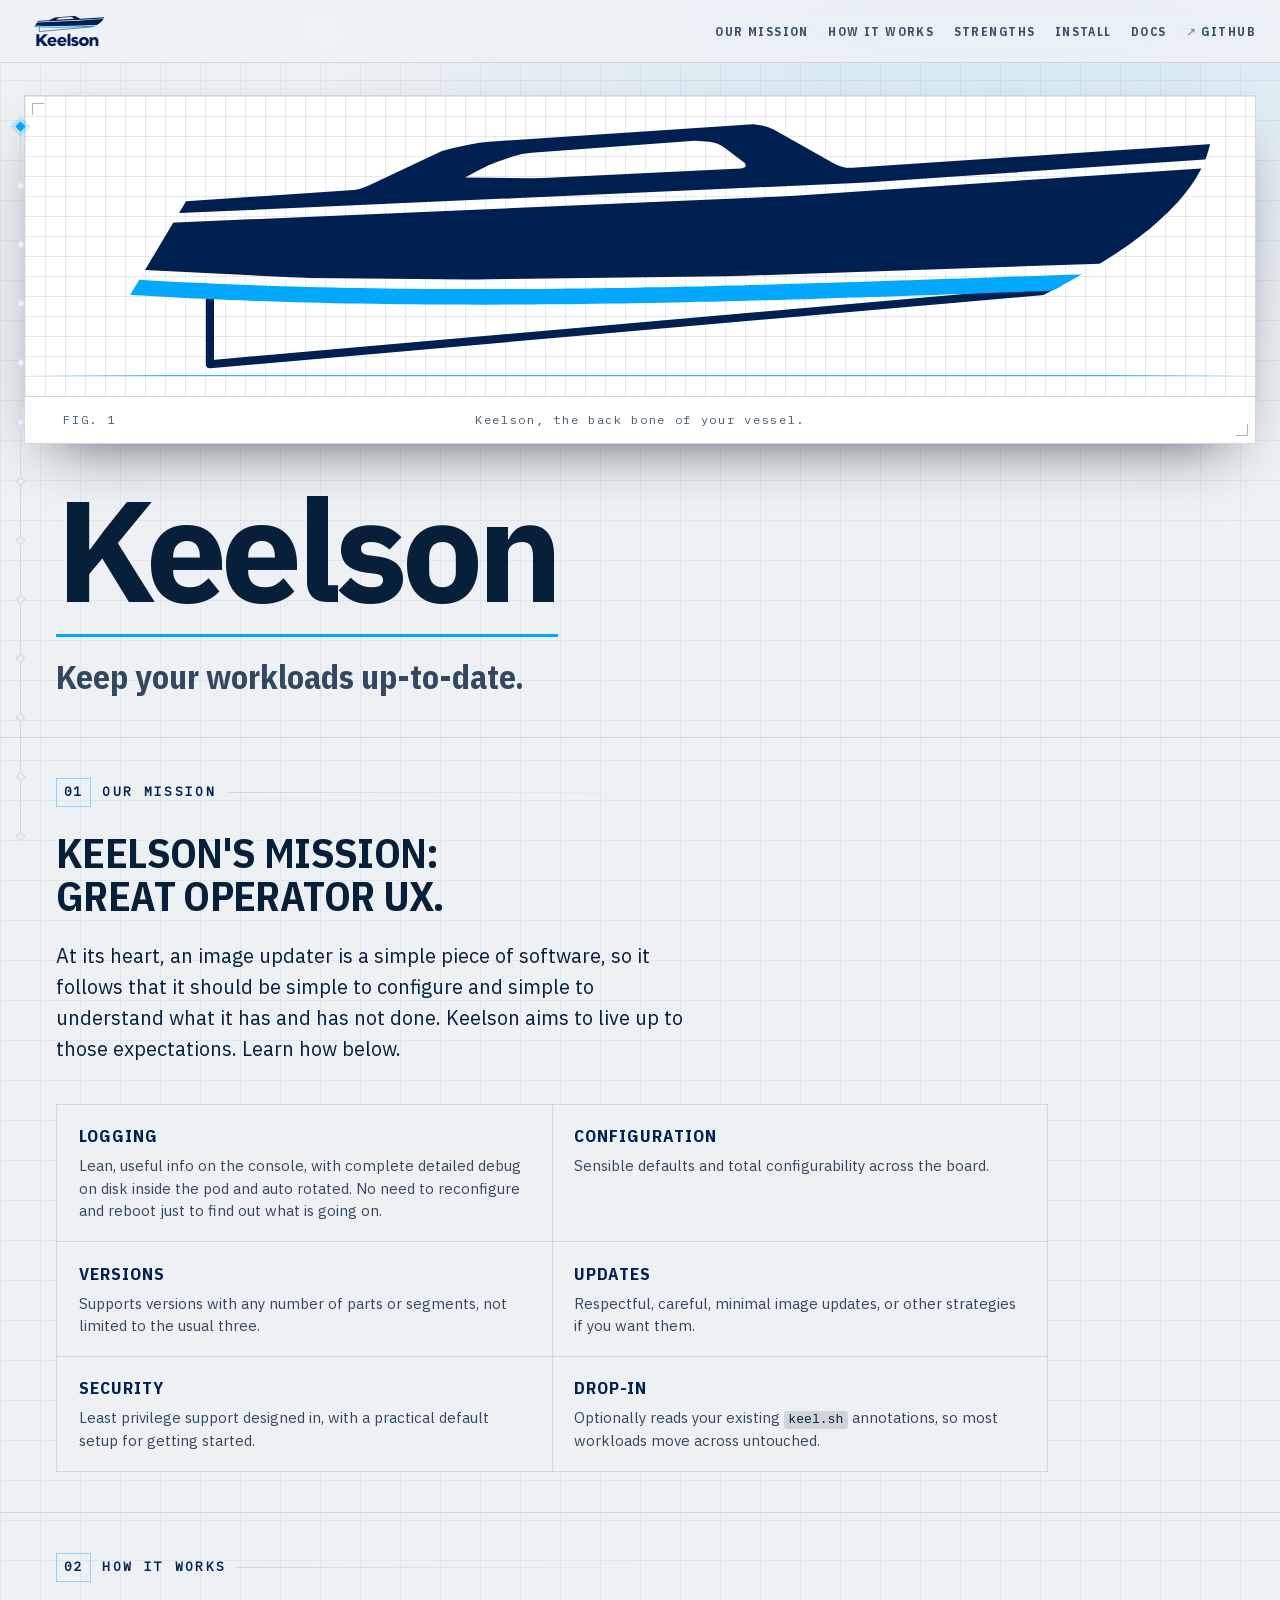
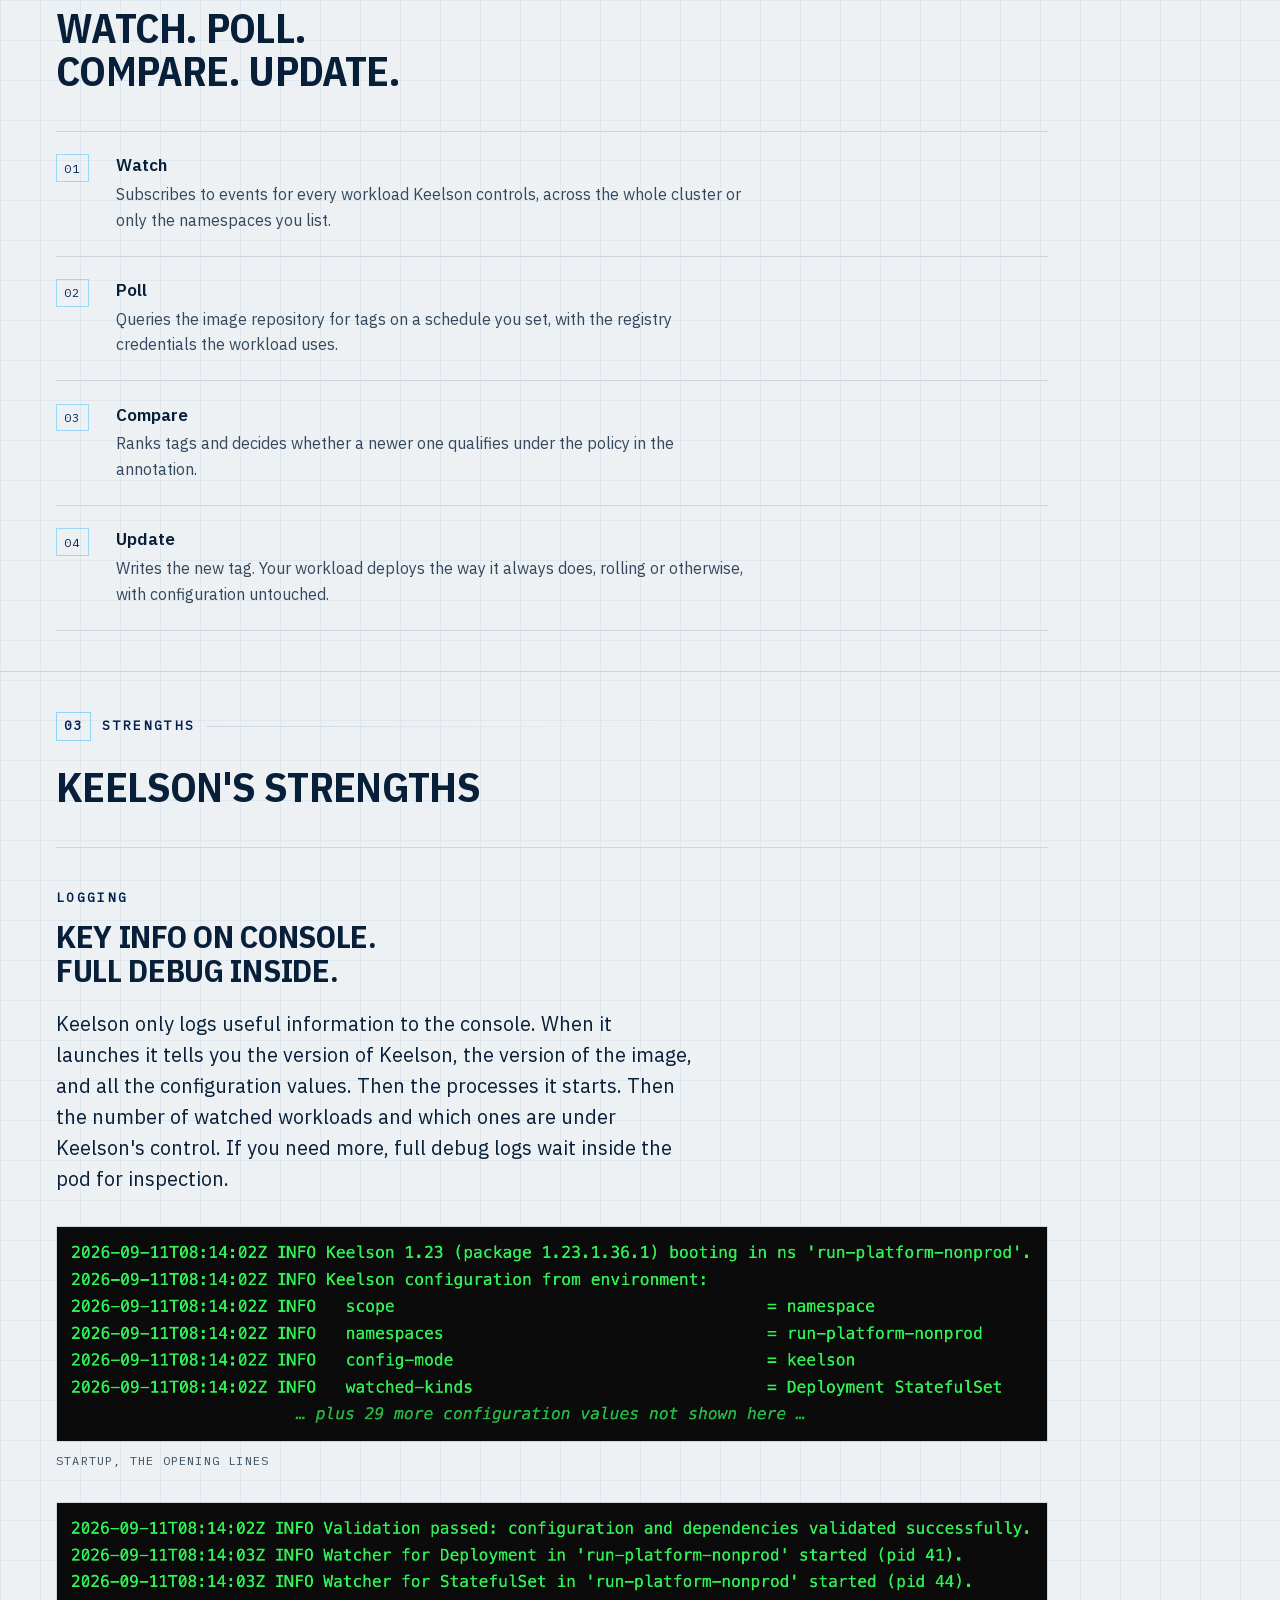
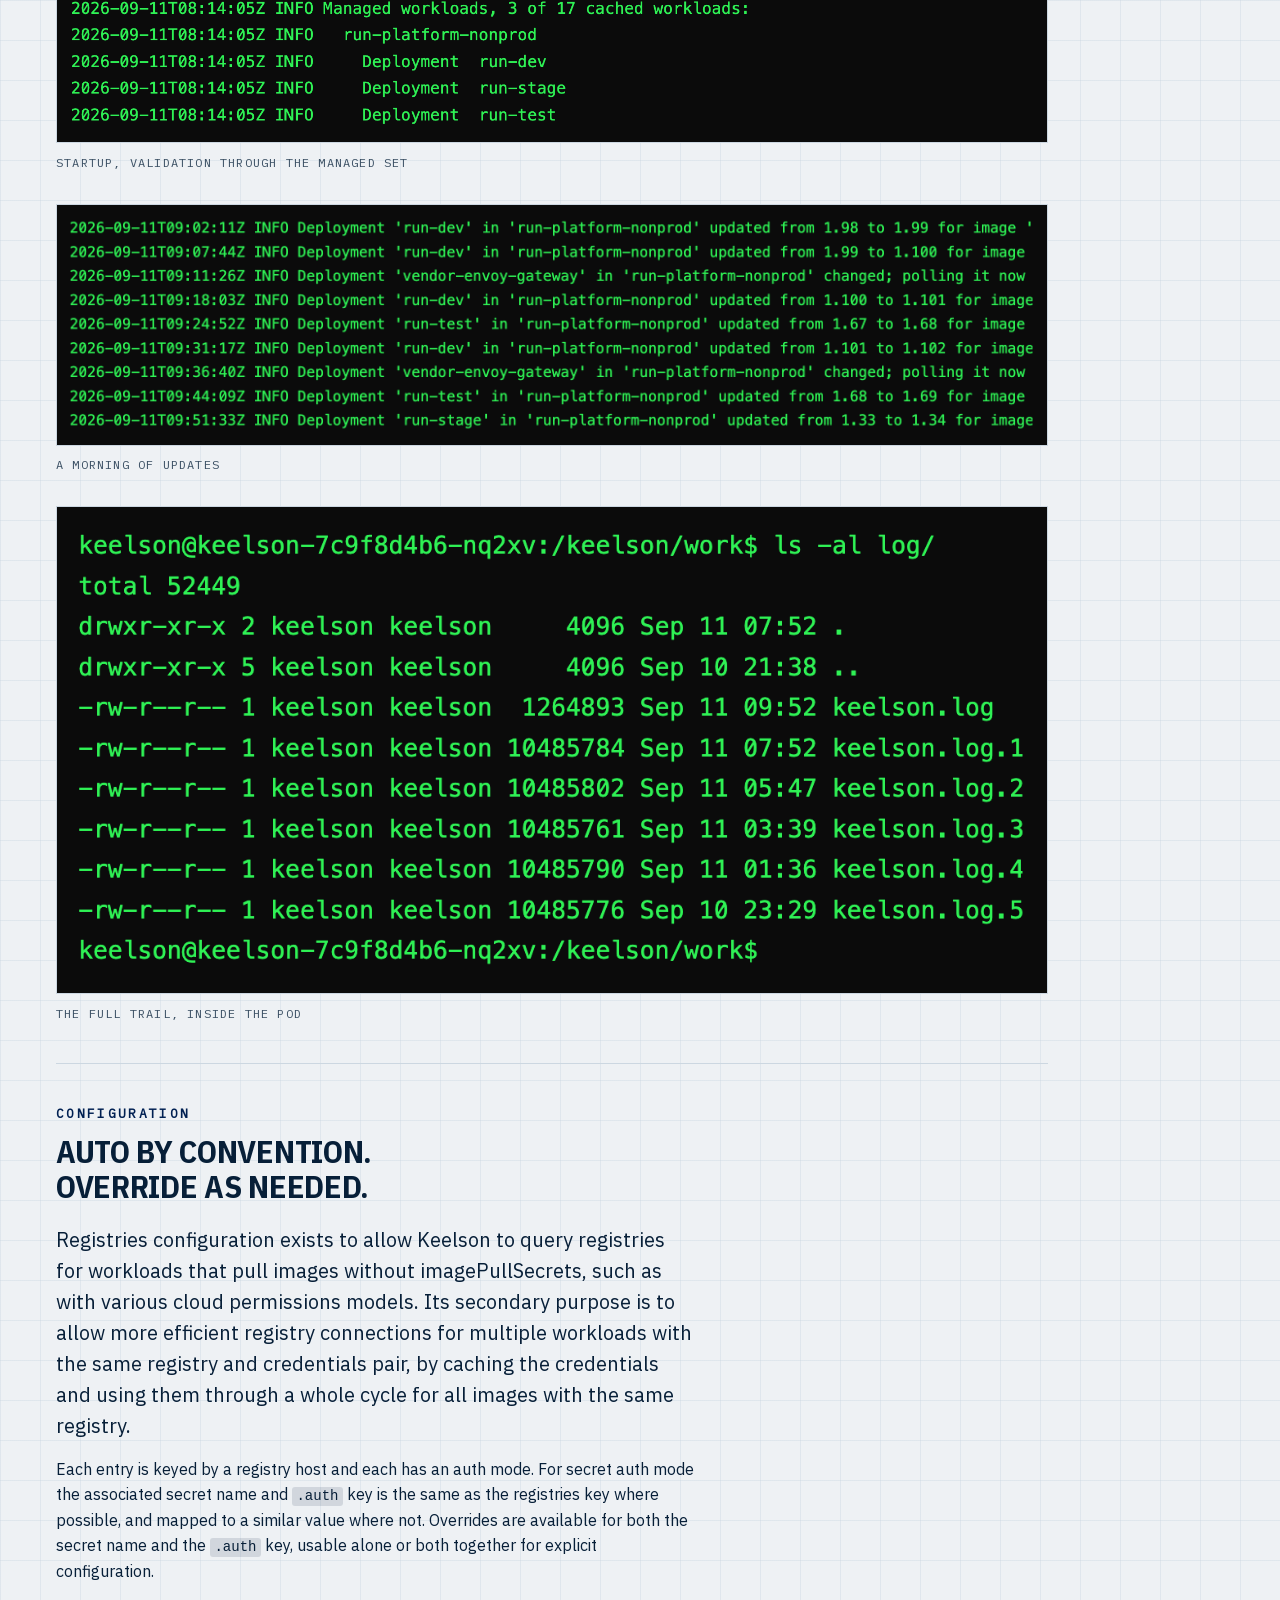
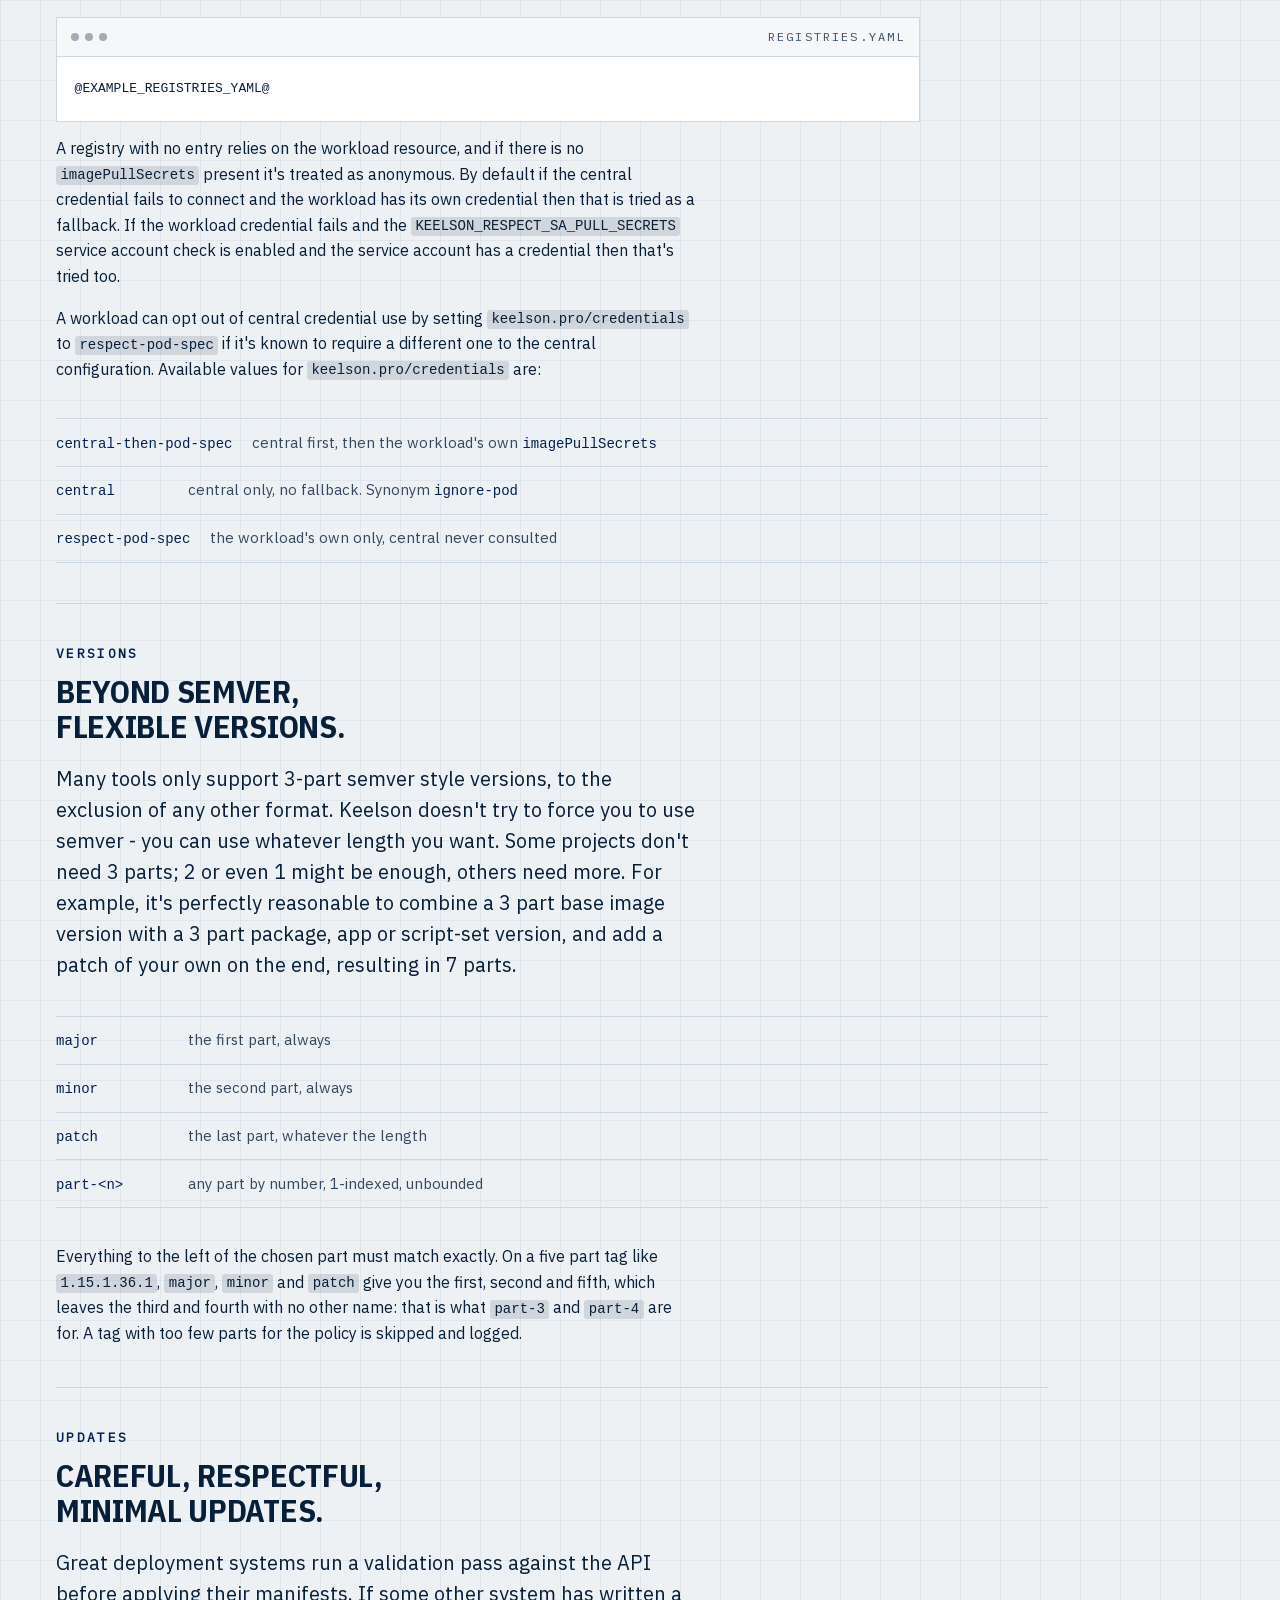
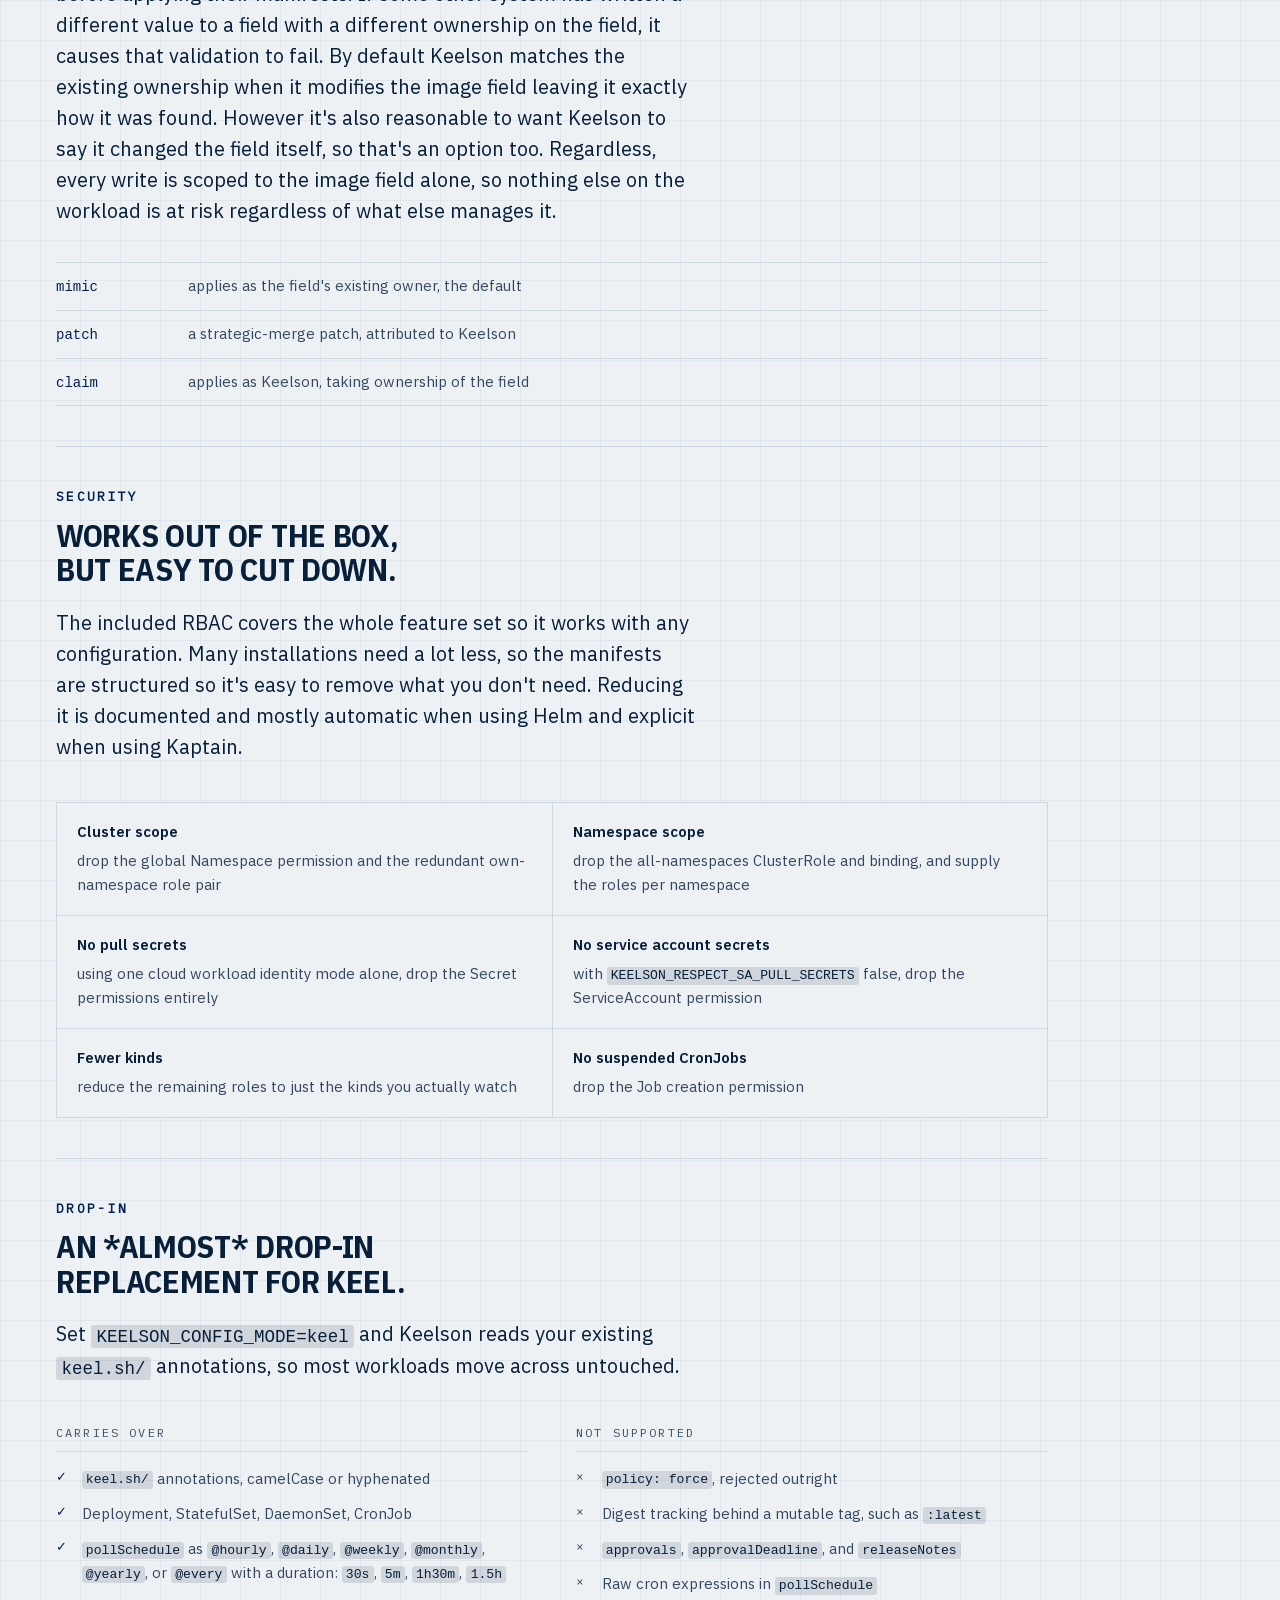
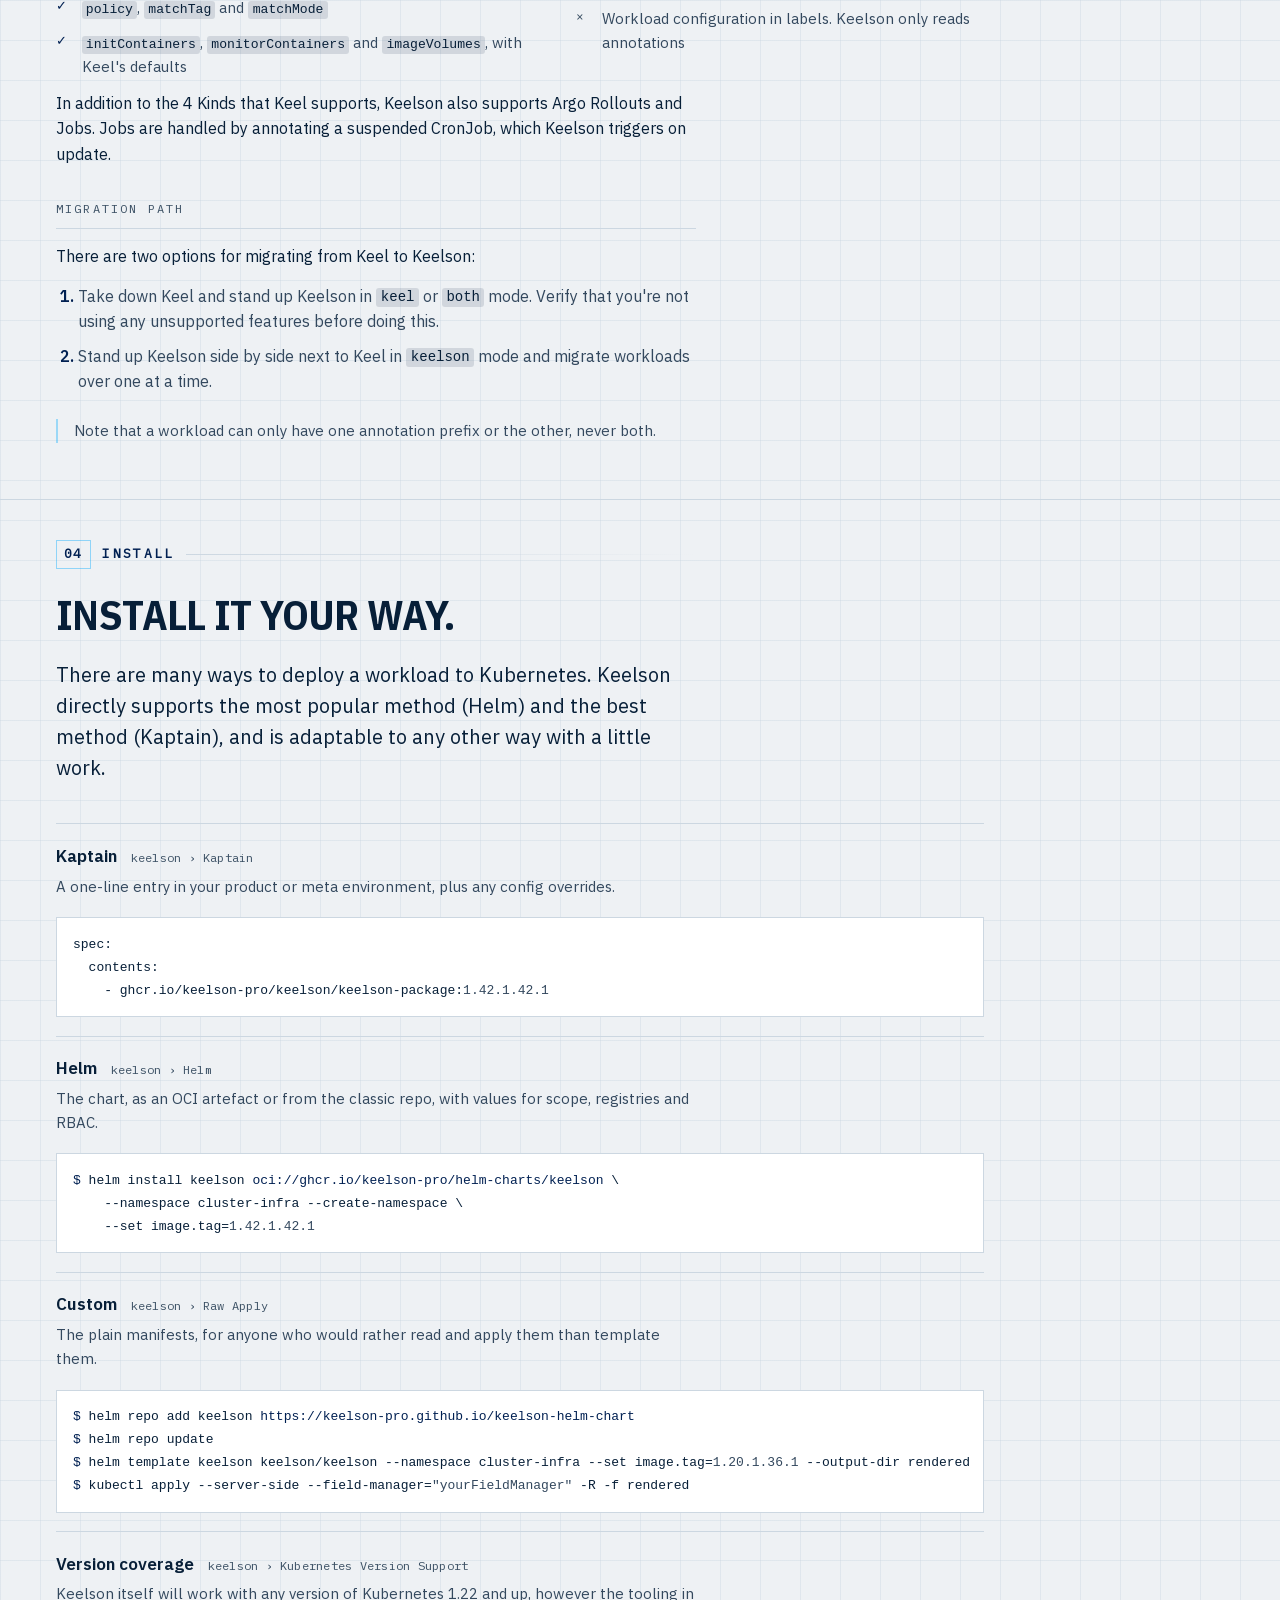
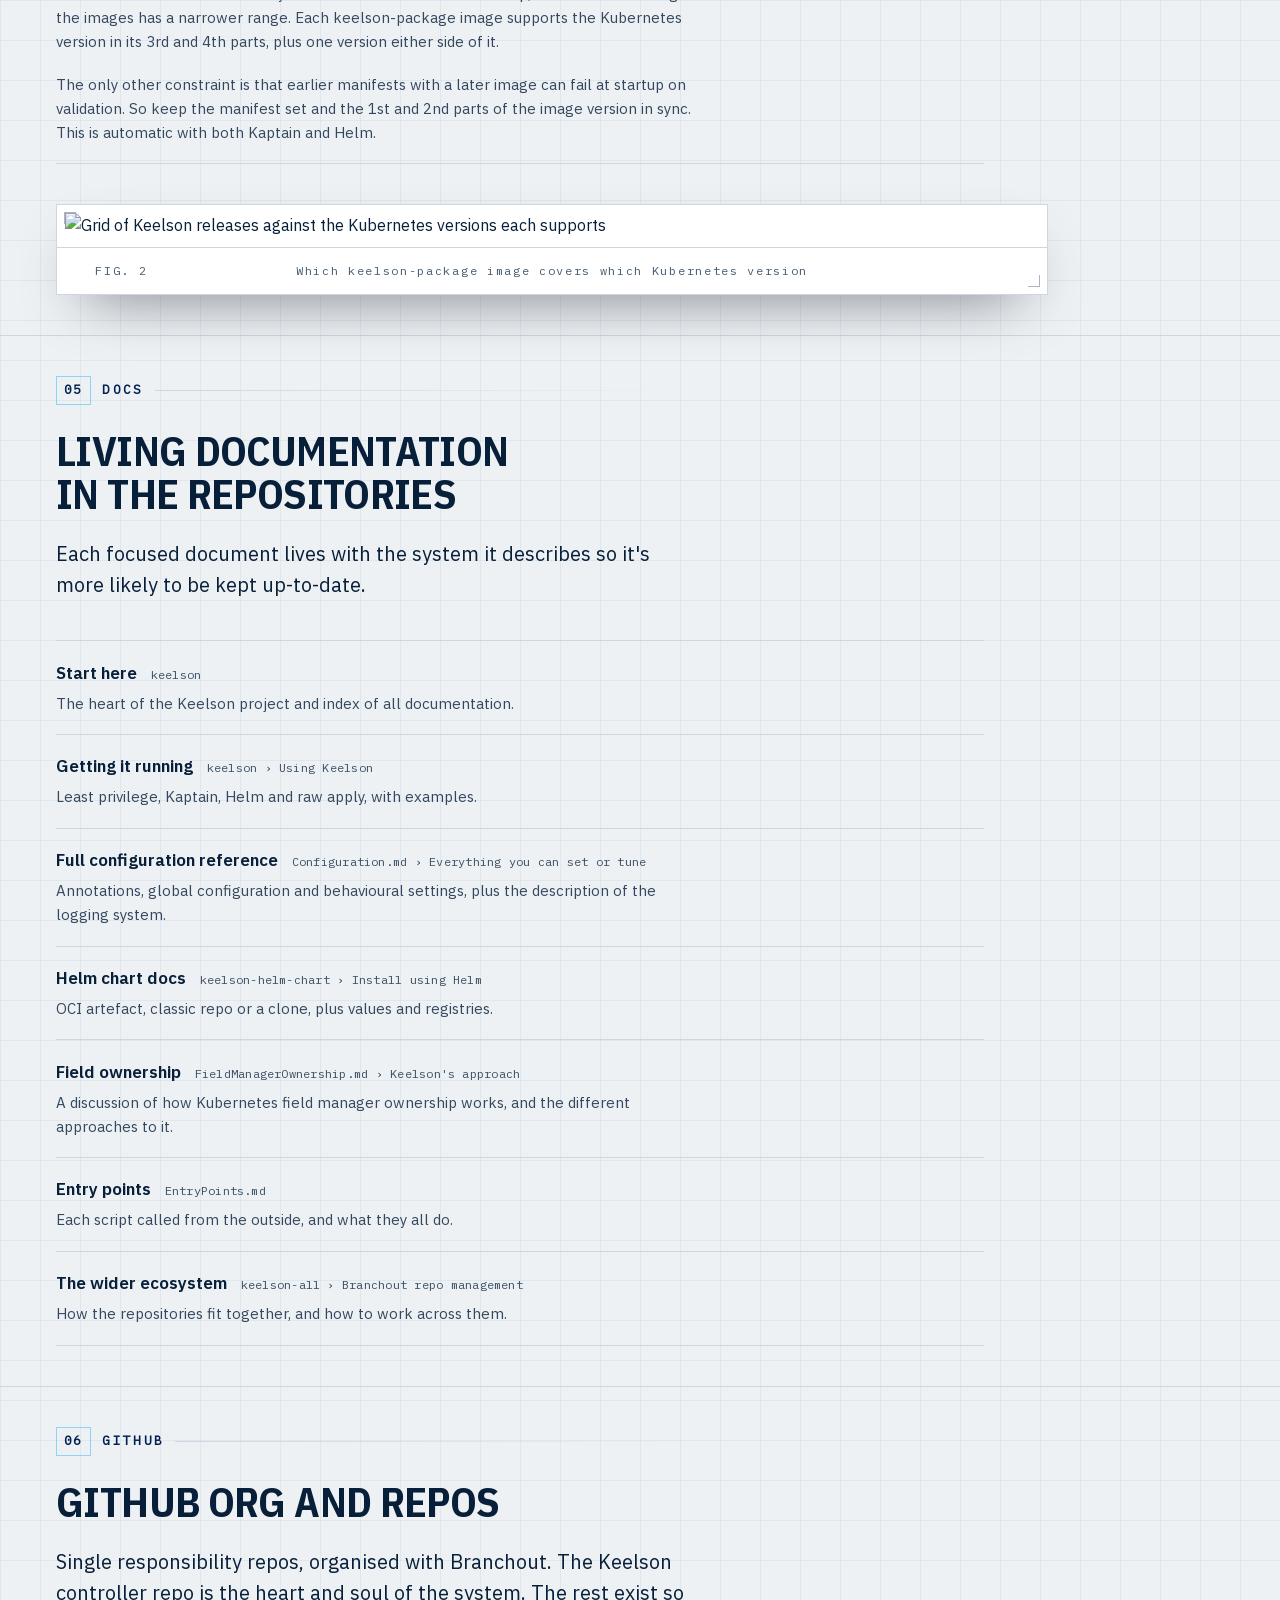
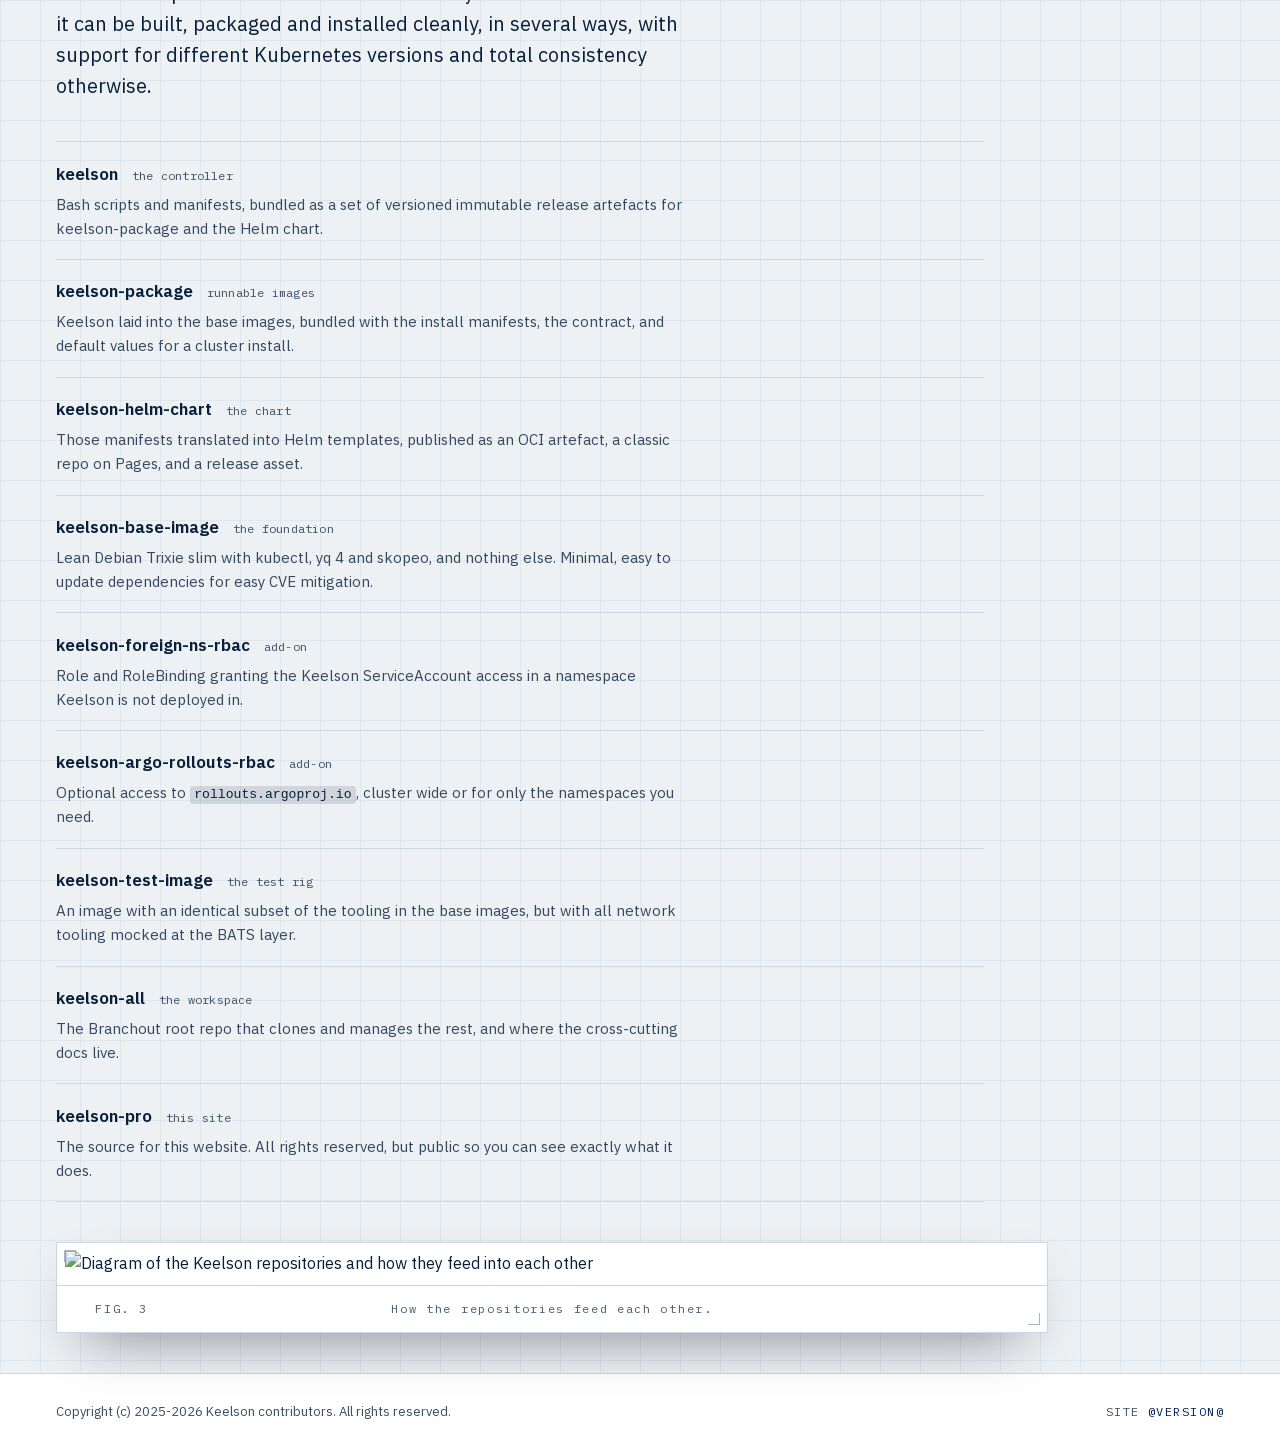
==== src/static/index.html @ 3b2ead0e "First cut of the keelson website and build process after creating the brief on the 8th of September " ====
<!DOCTYPE html>
<html lang="en">
<head>
<meta charset="utf-8">
<meta name="viewport" content="width=device-width, initial-scale=1">
<title>Keelson - automated image updates for Kubernetes</title>
<meta name="description" content="Keelson watches your registry and rolls your Kubernetes workloads forward on your terms. Scoped writes that respect field ownership, tags of any length, and logs you can actually read.">
<meta name="theme-color" content="#00101f">
<link rel="icon" href="img/keelson-mark.svg" type="image/svg+xml">
<link rel="preload" href="fonts/plex-condensed-700.woff2" as="font" type="font/woff2" crossorigin>
<link rel="preload" href="fonts/plex-sans-400.woff2" as="font" type="font/woff2" crossorigin>
<link rel="stylesheet" href="css/site.css">
</head>
<body>

<a class="skip-link" href="#overview">Skip to content</a>

<header class="masthead">
  <nav class="nav" aria-label="Primary">
    <a class="brand" href="#overview" aria-label="Keelson, back to top">
      <img src="img/keelson-lockup.svg" alt="Keelson" width="680" height="320">
    </a>

    <button class="burger" type="button"
            aria-expanded="false" aria-controls="nav-menu" aria-label="Menu">
      <span></span><span></span><span></span>
    </button>

    <ul class="nav-menu" id="nav-menu">
      <li><a href="#mission"><i>01</i>Our Mission</a></li>
      <li><a href="#how"><i>02</i>How it works</a></li>
      <li><a href="#strengths"><i>03</i>Strengths</a></li>
      <li><a href="#install"><i>04</i>Install</a></li>
      <li><a href="#docs"><i>05</i>Docs</a></li>
      <li><a class="nav-out" data-bay="github"
             href="https://github.com/keelson-pro/keelson#keelson">
        <i>&#8599;</i>GitHub</a></li>
    </ul>
  </nav>
</header>

<!--
  The keel: a hairline running the length of the page with a station node per
  bay, filling as you scroll. Decorative and desktop only, so it is hidden from
  assistive tech; the nav already conveys position. site.js places each node
  from its bay's real offset.
-->
<div class="keel" aria-hidden="true">
  <span class="keel-run"></span>
  <b data-station="overview"></b>
  <b data-station="mission"></b>
  <b data-station="how"></b>
  <b data-station="strengths"></b>
  <!-- The five strengths get their own stations, but share one menu item, so
       Strengths stays lit for the whole run of dots. Every station is the same
       size and evenly spaced; site.js sets the positions. -->
  <b data-station="logging"></b>
  <b data-station="config"></b>
  <b data-station="versions"></b>
  <b data-station="updates"></b>
  <b data-station="security"></b>
  <b data-station="dropin"></b>
  <b data-station="install"></b>
  <b data-station="docs"></b>
  <b data-station="github"></b>
</div>

<main>

  <section id="overview" class="bay bay-hero">
    <!--
      A naval architecture drawing plate, and the first thing on the page. The
      plate is deliberately light in both themes: the hull is #002052 and would
      vanish against the dark ground, and CSS cannot restyle the fills of an
      external SVG. Framing it as a drawing turns that constraint into the point.
    -->
    <figure class="plate">
      <div class="plate-field">
        <img src="img/keelson-mark.svg" alt="Keelson logo, a motor vessel in profile"
             width="680" height="206" fetchpriority="high">
        <span class="waterline"></span>
      </div>
      <figcaption>
        <span class="fig">Fig. 1</span>
        <span class="cap">Keelson, the back bone of your vessel.</span>
      </figcaption>
    </figure>

    <div class="hero-title">
      <h1>Keelson</h1>
      <p class="tagline">Keep your workloads up-to-date.</p>
    </div>
  </section>

  <section id="mission" class="bay">
    <div class="bay-body">
      <p class="eyebrow"><span>01</span> Our Mission</p>
      <h2>Keelson's mission: great operator UX.</h2>
      <p class="lead">
        At its heart, an image updater is a simple piece of software, so it
        follows that it should be simple to configure and simple to understand
        what it has and has not done. Keelson aims to live up to those
        expectations. Learn how below.
      </p>

      <ul class="missions">
        <li>
          <a href="#logging">
            <b>Logging</b>
            <span>Lean, useful info on the console, with complete detailed
                  debug on disk inside the pod and auto rotated. No need to
                  reconfigure and reboot just to find out what is going
                  on.</span>
          </a>
        </li>
        <li>
          <a href="#config">
            <b>Configuration</b>
            <span>Sensible defaults and total configurability across the
                  board.</span>
          </a>
        </li>
        <li>
          <a href="#versions">
            <b>Versions</b>
            <span>Supports versions with any number of parts or segments, not
                  limited to the usual three.</span>
          </a>
        </li>
        <li>
          <a href="#updates">
            <b>Updates</b>
            <span>Respectful, careful, minimal image updates, or other
                  strategies if you want them.</span>
          </a>
        </li>
        <li>
          <a href="#security">
            <b>Security</b>
            <span>Least privilege support designed in, with a practical
                  default setup for getting started.</span>
          </a>
        </li>
        <li>
          <a href="#dropin">
            <b>Drop-in</b>
            <span>Optionally reads your existing <code>keel.sh</code>
                  annotations, so most workloads move across untouched.</span>
          </a>
        </li>
      </ul>
    </div>
  </section>

  <section id="how" class="bay">
    <div class="bay-body">
      <p class="eyebrow"><span>02</span> How it works</p>
      <h2>Watch. Poll. Compare. Update.</h2>

      <ol class="steps">
        <li>
          <h3>Watch</h3>
          <p>Subscribes to events for every workload Keelson controls, across
             the whole cluster or only the namespaces you list.</p>
        </li>
        <li>
          <h3>Poll</h3>
          <p>Queries the image repository for tags on a schedule you set, with
             the registry credentials the workload uses.</p>
        </li>
        <li>
          <h3>Compare</h3>
          <p>Ranks tags and decides whether a newer one qualifies under the
             policy in the annotation.</p>
        </li>
        <li>
          <h3>Update</h3>
          <p>Writes the new tag. Your workload deploys the way it always does,
             rolling or otherwise, with configuration untouched.</p>
        </li>
      </ol>
    </div>
  </section>

  <section id="strengths" class="bay">
    <div class="bay-body">
      <p class="eyebrow"><span>03</span> Strengths</p>
      <h2>Keelson's Strengths</h2>

      <div class="sub" id="logging">
        <p class="sub-label">Logging</p>
        <h3 class="sub-head">Key info on console. Full debug inside.</h3>
        <p class="lead">
          Keelson only logs useful information to the console. When it launches
          it tells you the version of Keelson, the version of the image, and all
          the configuration values. Then the processes it starts. Then the
          number of watched workloads and which ones are under Keelson's
          control. If you need more, full debug logs wait inside the pod for
          inspection.
        </p>

        <figure class="logshot">
          <img src="img/log-startup-boot.png" loading="lazy"
               alt="Keelson boot banner, then the first of its configuration values">
          <figcaption>Startup, the opening lines</figcaption>
        </figure>

        <figure class="logshot">
          <img src="img/log-startup-managed.png" loading="lazy"
               alt="Validation passing, watchers starting, and the list of managed workloads">
          <figcaption>Startup, validation through the managed set</figcaption>
        </figure>

        <figure class="logshot">
          <img src="img/log-updates.png" loading="lazy"
               alt="A sequence of workload image updates and re-polls">
          <figcaption>A morning of updates</figcaption>
        </figure>

        <figure class="logshot">
          <img src="img/log-log-dir.png" loading="lazy"
               alt="Directory listing of the current log file and its five rotated backups">
          <figcaption>The full trail, inside the pod</figcaption>
        </figure>
      </div>

      <div class="sub" id="config">
        <p class="sub-label">Configuration</p>
        <h3 class="sub-head">Auto by convention. Override as needed.</h3>
        <p class="lead">
          Registries configuration exists to allow Keelson to query registries
          for workloads that pull images without imagePullSecrets, such as with
          various cloud permissions models. Its secondary purpose is to allow
          more efficient registry connections for multiple workloads with the
          same registry and credentials pair, by caching the credentials and
          using them through a whole cycle for all images with the same
          registry.
        </p>

        <p>
          Each entry is keyed by a registry host and each has an auth mode. For
          secret auth mode the associated secret name and <code>.auth</code> key
          is the same as the registries key where possible, and mapped to a
          similar value where not. Overrides are available for both the secret
          name and the <code>.auth</code> key, usable alone or both together for
          explicit configuration.
        </p>

        <div class="terminal">
          <div class="terminal-bar"><span></span><span></span><span></span>
            <b>registries.yaml</b>
          </div>
<pre><code>@EXAMPLE_REGISTRIES_YAML@</code></pre>
        </div>

        <p>
          A registry with no entry relies on the workload resource, and if there
          is no <code>imagePullSecrets</code> present it's treated as anonymous.
          By default if the central credential fails to connect and the workload
          has its own credential then that is tried as a fallback. If the
          workload credential fails and the
          <code>KEELSON_RESPECT_SA_PULL_SECRETS</code> service account check is
          enabled and the service account has a credential then that's tried
          too.
        </p>

        <p>
          A workload can opt out of central credential use by setting
          <code>keelson.pro/credentials</code> to <code>respect-pod-spec</code>
          if it's known to require a different one to the central configuration.
          Available values for <code>keelson.pro/credentials</code> are:
        </p>

        <div class="spec">
          <div><code>central-then-pod-spec</code><span>central first, then the
              workload's own <code>imagePullSecrets</code></span></div>
          <div><code>central</code><span>central only, no fallback. Synonym
              <code>ignore-pod</code></span></div>
          <div><code>respect-pod-spec</code><span>the workload's own only,
              central never consulted</span></div>
        </div>

      </div>

      <div class="sub" id="versions">
        <p class="sub-label">Versions</p>
        <h3 class="sub-head">Beyond semver, flexible versions.</h3>
        <p class="lead">
          Many tools only support 3-part semver style versions, to the
          exclusion of any other format. Keelson doesn't try to force you to use
          semver - you can use whatever length you want. Some projects don't need
          3 parts; 2 or even 1 might be enough, others need more. For example,
          it's perfectly reasonable to combine a 3 part base image version with
          a 3 part package, app or script-set version, and add a patch of your
          own on the end, resulting in 7 parts.
        </p>

        <div class="spec">
          <div><code>major</code><span>the first part, always</span></div>
          <div><code>minor</code><span>the second part, always</span></div>
          <div><code>patch</code><span>the last part, whatever the length</span></div>
          <div><code>part-&lt;n&gt;</code><span>any part by number, 1-indexed, unbounded</span></div>
        </div>

        <p>
          Everything to the left of the chosen part must match exactly. On a
          five part tag like <code>1.15.1.36.1</code>, <code>major</code>,
          <code>minor</code> and <code>patch</code> give you the first, second
          and fifth, which leaves the third and fourth with no other name: that
          is what <code>part-3</code> and <code>part-4</code> are for. A tag
          with too few parts for the policy is skipped and logged.
        </p>
      </div>

      <div class="sub" id="updates">
        <p class="sub-label">Updates</p>
        <h3 class="sub-head">Careful, respectful, minimal updates.</h3>
        <p class="lead">
          Great deployment systems run a validation pass against the API before
          applying their manifests. If some other system has written a different
          value to a field with a different ownership on the field, it causes
          that validation to fail. By default Keelson matches the existing
          ownership when it modifies the image field leaving it exactly how it
          was found. However it's also reasonable to want Keelson to say it
          changed the field itself, so that's an option too. Regardless, every
          write is scoped to the image field alone, so nothing else on the
          workload is at risk regardless of what else manages it.
        </p>

        <div class="spec">
          <div><code>mimic</code><span>applies as the field's existing owner, the default</span></div>
          <div><code>patch</code><span>a strategic-merge patch, attributed to Keelson</span></div>
          <div><code>claim</code><span>applies as Keelson, taking ownership of the field</span></div>
        </div>
      </div>

      <div class="sub" id="security">
        <p class="sub-label">Security</p>
        <h3 class="sub-head">Works out of the box, but easy to cut down.</h3>
        <p class="lead">
          The included RBAC covers the whole feature set so it works with any
          configuration. Many installations need a lot less, so the manifests
          are structured so it's easy to remove what you don't need. Reducing it
          is documented and mostly automatic when using Helm and explicit when
          using Kaptain.
        </p>

        <ul class="cuts">
          <li><b>Cluster scope</b> drop the global Namespace permission and the
              redundant own-namespace role pair</li>
          <li><b>Namespace scope</b> drop the all-namespaces ClusterRole and
              binding, and supply the roles per namespace</li>
          <li><b>No pull secrets</b> using one cloud workload identity mode
              alone, drop the Secret permissions entirely</li>
          <li><b>No service account secrets</b> with
              <code>KEELSON_RESPECT_SA_PULL_SECRETS</code> false, drop the
              ServiceAccount permission</li>
          <li><b>Fewer kinds</b> reduce the remaining roles to just the kinds
              you actually watch</li>
          <li><b>No suspended CronJobs</b> drop the Job creation permission</li>
        </ul>
      </div>

      <div class="sub" id="dropin">
<p class="sub-label">Drop-in</p>
        <h3 class="sub-head">An *almost* drop-in replacement for Keel.</h3>
        <p class="lead">
          Set <code>KEELSON_CONFIG_MODE=keel</code> and Keelson reads your
          existing <code>keel.sh/</code> annotations, so most workloads move
          across untouched.
        </p>

        <div class="split">
          <div>
            <h4 class="split-head">Carries over</h4>
            <ul class="ticks">
              <li><code>keel.sh/</code> annotations, camelCase or hyphenated</li>
              <li>Deployment, StatefulSet, DaemonSet, CronJob</li>
              <li><code>pollSchedule</code> as <code>@hourly</code>,
                  <code>@daily</code>, <code>@weekly</code>,
                  <code>@monthly</code>, <code>@yearly</code>, or
                  <code>@every</code> with a duration: <code>30s</code>,
                  <code>5m</code>, <code>1h30m</code>, <code>1.5h</code></li>
              <li><code>policy</code>, <code>matchTag</code> and <code>matchMode</code></li>
              <li><code>initContainers</code>, <code>monitorContainers</code>
                  and <code>imageVolumes</code>, with Keel's defaults</li>
            </ul>
          </div>
          <div>
            <h4 class="split-head">Not supported</h4>
            <ul class="crosses">
              <li><code>policy: force</code>, rejected outright</li>
              <li>Digest tracking behind a mutable tag, such as
                  <code>:latest</code></li>
              <li><code>approvals</code>, <code>approvalDeadline</code>, and
                  <code>releaseNotes</code></li>
              <li>Raw cron expressions in <code>pollSchedule</code></li>
              <li>Workload configuration in labels. Keelson only reads
                  annotations</li>
            </ul>
          </div>
        </div>

        <p>
          In addition to the 4 Kinds that Keel supports, Keelson also supports
          Argo Rollouts and Jobs. Jobs are handled by annotating a suspended
          CronJob, which Keelson triggers on update.
        </p>

        <p class="migrate-head">Migration Path</p>
        <p class="migrate-intro">
          There are two options for migrating from Keel to Keelson:
        </p>
        <ol class="migrate">
          <li>Take down Keel and stand up Keelson in <code>keel</code> or
              <code>both</code> mode. Verify that you're not using any
              unsupported features before doing this.</li>
          <li>Stand up Keelson side by side next to Keel in <code>keelson</code>
              mode and migrate workloads over one at a time.</li>
        </ol>
        <p class="aside">
          Note that a workload can only have one annotation prefix or the other,
          never both.
        </p>
      </div>
    </div>
  </section>

  <section id="install" class="bay">
    <div class="bay-body">
      <p class="eyebrow"><span>04</span> Install</p>
      <h2>Install it your way.</h2>
      <p class="lead">
        There are many ways to deploy a workload to Kubernetes. Keelson
        directly supports the most popular method (Helm) and the best method
        (Kaptain), and is adaptable to any other way with a little work.
      </p>

      <ul class="docs-list">
        <li>
          <a href="https://github.com/keelson-pro/keelson#kaptain">
            Kaptain <span>keelson &rsaquo; Kaptain</span></a>
          <p>A one-line entry in your product or meta environment, plus any config
             overrides.</p>
          <div class="snip">
<pre><code>spec:
  contents:
    - ghcr.io/keelson-pro/keelson/keelson-package:<span class="v">1.42.1.42.1</span></code></pre>
          </div>
        </li>
        <li>
          <a href="https://github.com/keelson-pro/keelson#helm">
            Helm <span>keelson &rsaquo; Helm</span></a>
          <p>The chart, as an OCI artefact or from the classic repo, with values
             for scope, registries and RBAC.</p>
          <div class="snip">
<pre><code><span class="p">$</span> helm install keelson <span class="s">oci://ghcr.io/keelson-pro/helm-charts/keelson</span> \
    --namespace cluster-infra --create-namespace \
    --set image.tag=<span class="v">1.42.1.42.1</span></code></pre>
          </div>
        </li>
        <li>
          <a href="https://github.com/keelson-pro/keelson#raw-apply">
            Custom <span>keelson &rsaquo; Raw Apply</span></a>
          <p>The plain manifests, for anyone who would rather read and apply
             them than template them.</p>
          <div class="snip">
<pre><code><span class="p">$</span> helm repo add keelson <span class="s">https://keelson-pro.github.io/keelson-helm-chart</span>
<span class="p">$</span> helm repo update
<span class="p">$</span> helm template keelson keelson/keelson --namespace cluster-infra --set image.tag=<span class="v">1.20.1.36.1</span> --output-dir rendered
<span class="p">$</span> kubectl apply --server-side --field-manager=<span class="v">"yourFieldManager"</span> -R -f rendered</code></pre>
          </div>
        </li>
        <li>
          <a href="https://github.com/keelson-pro/keelson#kubernetes-version-support">
            Version coverage <span>keelson &rsaquo; Kubernetes Version Support</span></a>
          <p>Keelson itself will work with any version of Kubernetes 1.22 and
             up, however the tooling in the images has a narrower range. Each
             keelson-package image supports the Kubernetes version in its 3rd
             and 4th parts, plus one version either side of it.</p>
          <p>The only other constraint is that earlier manifests with a later
             image can fail at startup on validation. So keep the manifest set
             and the 1st and 2nd parts of the image version in sync. This is
             automatic with both Kaptain and Helm.</p>
        </li>
      </ul>

      <figure class="plate figure">
        <div class="plate-field plate-plain">
          <img src="img/keelson-version-coverage.png"
               alt="Grid of Keelson releases against the Kubernetes versions each supports"
               loading="lazy">
        </div>
        <figcaption>
          <span class="fig">Fig. 2</span>
          <span class="cap">Which keelson-package image covers which Kubernetes version</span>
        </figcaption>
      </figure>
    </div>
  </section>

  <section id="docs" class="bay">
    <div class="bay-body">
      <p class="eyebrow"><span>05</span> Docs</p>
      <h2>Living documentation in the repositories</h2>
      <p class="lead">
        Each focused document lives with the system it describes so it's more
        likely to be kept up-to-date.
      </p>

      <ul class="docs-list">
        <li>
          <a href="https://github.com/keelson-pro/keelson#keelson">
            Start here <span>keelson</span></a>
          <p>The heart of the Keelson project and index of all documentation.</p>
        </li>
        <li>
          <a href="https://github.com/keelson-pro/keelson#using-keelson">
            Getting it running <span>keelson &rsaquo; Using Keelson</span></a>
          <p>Least privilege, Kaptain, Helm and raw apply, with examples.</p>
        </li>
        <li>
          <a href="https://github.com/keelson-pro/keelson/blob/main/Configuration.md">
            Full configuration reference
            <span>Configuration.md &rsaquo; Everything you can set or tune</span></a>
          <p>Annotations, global configuration and behavioural settings, plus the
             description of the logging system.</p>
        </li>
        <li>
          <a href="https://github.com/keelson-pro/keelson-helm-chart/tree/main/charts/keelson#install">
            Helm chart docs <span>keelson-helm-chart &rsaquo; Install using Helm</span></a>
          <p>OCI artefact, classic repo or a clone, plus values and registries.</p>
        </li>
        <li>
          <a href="https://github.com/keelson-pro/keelson/blob/main/FieldManagerOwnership.md#keelsons-approach">
            Field ownership <span>FieldManagerOwnership.md &rsaquo; Keelson's approach</span></a>
          <p>A discussion of how Kubernetes field manager ownership works, and the
             different approaches to it.</p>
        </li>
        <li>
          <a href="https://github.com/keelson-pro/keelson/blob/main/EntryPoints.md">
            Entry points <span>EntryPoints.md</span></a>
          <p>Each script called from the outside, and what they all do.</p>
        </li>
        <li>
          <a href="https://github.com/keelson-pro/keelson-all#branchout-repo-management">
            The wider ecosystem <span>keelson-all &rsaquo; Branchout repo management</span></a>
          <p>How the repositories fit together, and how to work across them.</p>
        </li>
      </ul>
    </div>
  </section>

  <section id="github" class="bay">
    <div class="bay-body">
      <p class="eyebrow"><span>06</span> GitHub</p>
      <h2>GitHub Org And Repos</h2>
      <p class="lead">
        Single responsibility repos, organised with Branchout. The Keelson
        controller repo is the heart and soul of the system. The rest exist so it
        can be built, packaged and installed cleanly, in several ways, with
        support for different Kubernetes versions and total consistency
        otherwise.
      </p>

      <ul class="docs-list">
        <li>
          <a href="https://github.com/keelson-pro/keelson">
            keelson <span>the controller</span></a>
          <p>Bash scripts and manifests, bundled as a set of versioned immutable
             release artefacts for keelson-package and the Helm chart.</p>
        </li>
        <li>
          <a href="https://github.com/keelson-pro/keelson-package">
            keelson-package <span>runnable images</span></a>
          <p>Keelson laid into the base images, bundled with the install
             manifests, the contract, and default values for a cluster
             install.</p>
        </li>
        <li>
          <a href="https://github.com/keelson-pro/keelson-helm-chart">
            keelson-helm-chart <span>the chart</span></a>
          <p>Those manifests translated into Helm templates, published as an OCI
             artefact, a classic repo on Pages, and a release asset.</p>
        </li>
        <li>
          <a href="https://github.com/keelson-pro/keelson-base-image">
            keelson-base-image <span>the foundation</span></a>
          <p>Lean Debian Trixie slim with kubectl, yq 4 and skopeo, and nothing
             else. Minimal, easy to update dependencies for easy CVE
             mitigation.</p>
        </li>
        <li>
          <a href="https://github.com/keelson-pro/keelson-foreign-ns-rbac">
            keelson-foreign-ns-rbac <span>add-on</span></a>
          <p>Role and RoleBinding granting the Keelson ServiceAccount access in
             a namespace Keelson is not deployed in.</p>
        </li>
        <li>
          <a href="https://github.com/keelson-pro/keelson-argo-rollouts-rbac">
            keelson-argo-rollouts-rbac <span>add-on</span></a>
          <p>Optional access to <code>rollouts.argoproj.io</code>, cluster wide
             or for only the namespaces you need.</p>
        </li>
        <li>
          <a href="https://github.com/keelson-pro/keelson-test-image">
            keelson-test-image <span>the test rig</span></a>
          <p>An image with an identical subset of the tooling in the base images,
             but with all network tooling mocked at the BATS layer.</p>
        </li>
        <li>
          <a href="https://github.com/keelson-pro/keelson-all">
            keelson-all <span>the workspace</span></a>
          <p>The Branchout root repo that clones and manages the rest, and where
             the cross-cutting docs live.</p>
        </li>
        <li>
          <a href="https://github.com/keelson-pro/keelson-pro">
            keelson-pro <span>this site</span></a>
          <p>The source for this website. All rights reserved, but public so you
             can see exactly what it does.</p>
        </li>
      </ul>

      <figure class="plate figure">
        <div class="plate-field plate-plain">
          <img src="img/keelson-ecosystem.png"
               alt="Diagram of the Keelson repositories and how they feed into each other"
               loading="lazy">
        </div>
        <figcaption>
          <span class="fig">Fig. 3</span>
          <span class="cap">How the repositories feed each other.</span>
        </figcaption>
      </figure>
    </div>
  </section>

</main>

<footer class="footer">
  <div class="footer-in">
    <p>Copyright (c) 2025-2026 Keelson contributors. All rights reserved.</p>
    <p class="stamp">Site <span>@VERSION@</span></p>
  </div>
</footer>

<script type="module" src="js/site.js"></script>
</body>
</html>
---- src/static/css/site.css ----
/*
 * All rights reserved. See LICENSE.md.
 * Copyright (c) 2025-2026 Keelson contributors (Fred Cooke)
 *
 * Aesthetic: admiralty chart and naval architecture drawing. A keelson is the
 * beam running the length of a hull above the keel, so the page has one too:
 * a hairline down the left with a station node per section.
 *
 * Palette is the logo's own #002052 and #01a8fd, nothing invented.
 */

/* --------------------------------------------------------------------------
 * Fonts. Self hosted, latin subset, so the site makes no external requests
 * and works offline. IBM Plex, SIL OFL 1.1, see fonts/OFL.txt.
 * ----------------------------------------------------------------------- */

@font-face {
  font-family: 'Plex Cond';
  src: url('../fonts/plex-condensed-700.woff2') format('woff2');
  font-weight: 700; font-style: normal; font-display: swap;
}
@font-face {
  font-family: 'Plex';
  src: url('../fonts/plex-sans-400.woff2') format('woff2');
  font-weight: 400; font-style: normal; font-display: swap;
}
@font-face {
  font-family: 'Plex';
  src: url('../fonts/plex-sans-600.woff2') format('woff2');
  font-weight: 600; font-style: normal; font-display: swap;
}
@font-face {
  font-family: 'Plex';
  src: url('../fonts/plex-sans-700.woff2') format('woff2');
  font-weight: 700; font-style: normal; font-display: swap;
}
@font-face {
  font-family: 'Plex Mono';
  src: url('../fonts/plex-mono-400.woff2') format('woff2');
  font-weight: 400; font-style: normal; font-display: swap;
}

/* --------------------------------------------------------------------------
 * Tokens
 * ----------------------------------------------------------------------- */

:root {
  color-scheme: dark light;

  /* Straight off keelson-mark.svg, so the page and the logo cannot drift. */
  --hull: #002052;
  --water: #01a8fd;

  --abyss: #00101f;
  --deep: #041c33;
  --ink: #dbe7f2;
  /* Body-secondary. Distinct from --ink-dim, which is for small labels only:
   * --ink-dim at paragraph size was too low contrast to read comfortably. */
  --ink-soft: #b3c6d8;
  --ink-dim: #9ab2c6;
  --rule: #0e3054;
  --accent: var(--water);
  --label-ink: var(--water);
  --plate: #eef2f5;
  --plate-ink: #445a70;

  /* The chart-paper square. Section padding is one of these, so the gap from
   * a rule to the content it separates always reads as exactly one cell. */
  --grid: 2.5rem;

  --masthead-h: 3.9rem;
  --rail: 3.5rem;
  --measure: 40rem;
  --gutter: 1.5rem;

  --display: 'Plex Cond', 'Helvetica Neue Condensed', sans-serif;
  --body: 'Plex', 'Helvetica Neue', sans-serif;
  --mono: 'Plex Mono', ui-monospace, Menlo, monospace;

  --ease: cubic-bezier(0.2, 0.7, 0.2, 1);
}

@media (prefers-color-scheme: light) {
  :root {
    --abyss: #eef1f4;
    --deep: #ffffff;
    --ink: #071f38;
    --ink-soft: #33485e;
    --ink-dim: #3a4f63;
    --rule: #ccd7e1;
    --accent: var(--hull);
    --label-ink: var(--hull);
    --plate: #ffffff;
    --plate-ink: #445a70;
  }
}

*, *::before, *::after { box-sizing: border-box; }

html {
  scroll-behavior: smooth;
  scroll-padding-top: calc(var(--masthead-h) + 1rem);
}

body {
  margin: 0;
  background: var(--abyss);
  color: var(--ink);
  font: 400 1rem/1.6 var(--body);
  -webkit-font-smoothing: antialiased;
  overflow-x: hidden;

  /*
   * Chart paper: a fine grid, plus one soft pool of light behind the hero so
   * the page has depth instead of a flat fill.
   */
  background-image:
    radial-gradient(70rem 45rem at 78% -8%,
      color-mix(in srgb, var(--water) 13%, transparent), transparent 65%),
    linear-gradient(color-mix(in srgb, var(--rule) 42%, transparent) 1px, transparent 1px),
    linear-gradient(90deg, color-mix(in srgb, var(--rule) 42%, transparent) 1px, transparent 1px);
  background-size: 100% 100%, var(--grid) var(--grid), var(--grid) var(--grid);
  background-attachment: fixed, scroll, scroll;
}

::selection { background: var(--water); color: #00101f; }

/* --------------------------------------------------------------------------
 * Type
 * ----------------------------------------------------------------------- */

h1, h2, h3 {
  font-family: var(--display);
  font-weight: 700;
  letter-spacing: -0.015em;
  line-height: 1.02;
  margin: 0;
  text-wrap: balance;
}

/* The wordmark. Set in the full width Plex Sans rather than the condensed cut
 * used elsewhere, and in sentence case: this is a name, not a headline. */
h1 {
  font-family: var(--body);
  font-weight: 700;
  font-size: clamp(3.5rem, 12vw, 9rem);
  letter-spacing: -0.04em;
  line-height: 0.9;
  margin-bottom: 0;
}

h2 {
  font-size: clamp(1.75rem, 3.4vw, 2.6rem);
  text-transform: uppercase;
  margin-bottom: 1.5rem;
  /* Wide enough that a headline breaks over two or three lines, not five.
   * Condensed caps stack fast, so a tight measure turns into a column. */
  max-width: 26ch;
}

h3 {
  font-size: 1.0625rem;
  font-family: var(--body);
  font-weight: 600;
  letter-spacing: 0;
  line-height: 1.3;
  text-transform: none;
}

p { margin: 0 0 1rem; }

/*
 * Body prose gets the same measure as .lead, so the right edge does not jump
 * between a section's opening paragraph and the ones after it. It also pulls
 * the line back from the ~124 characters the 62rem column allowed, which was
 * well past comfortable regardless of the alignment.
 *
 * Scoped to direct children so the components that set their own width, the
 * split columns, docs list, steps and cards, keep theirs.
 */
.bay-body > p,
.sub > p { max-width: var(--measure); }
a { color: var(--accent); }

.lead {
  font-size: clamp(1.05rem, 1.6vw, 1.25rem);
  line-height: 1.55;
  color: var(--ink);
  max-width: var(--measure);
}

/* Chart annotation: small, tracked out, mono numeral in a box.
 *
 * flex-wrap and the min-width are both load bearing. Without them this row
 * cannot break, and a tracked out uppercase string sets a min-content width
 * wider than a phone, which drags the whole page into horizontal overflow. */
.eyebrow {
  display: flex;
  flex-wrap: wrap;
  align-items: center;
  gap: 0.5rem 0.7rem;
  min-width: 0;
  margin: 0 0 1.5rem;
  font-family: var(--mono);
  /* Weight, size and colour match .sub-label: a section label and a subsection
   * label are the same kind of thing, so they should not read as two different
   * levels of emphasis. --ink-dim at 400 left this one visibly lighter. */
  font-weight: 700;
  font-size: 0.8125rem;
  letter-spacing: 0.14em;
  text-transform: uppercase;
  color: var(--label-ink);
}

@media (min-width: 40rem) {
  .eyebrow { letter-spacing: 0.18em; }
}

.eyebrow span {
  padding: 0.2rem 0.45rem;
  color: var(--label-ink);
  border: 1px solid color-mix(in srgb, var(--water) 40%, transparent);
  letter-spacing: 0.1em;
}

.eyebrow::after {
  content: '';
  flex: 1;
  height: 1px;
  background: linear-gradient(90deg, var(--rule), transparent);
}

/* A secondary remark under a block: the detail, not the claim. */
.aside {
  margin-top: 1.5rem;
  padding-left: 1rem;
  border-left: 2px solid color-mix(in srgb, var(--water) 35%, transparent);
  color: var(--ink-soft);
  font-size: 0.9375rem;
  max-width: var(--measure);
}

/* Inline code in prose. */
:not(pre) > code {
  font-size: 0.875em;
  padding: 0.1em 0.32em;
  border-radius: 3px;
  background: color-mix(in srgb, var(--ink-dim) 16%, transparent);
  color: var(--ink);
}

.skip-link { position: absolute; left: -9999px; }
.skip-link:focus {
  left: 1rem; top: 1rem; z-index: 20;
  padding: 0.5rem 0.9rem;
  background: var(--water); color: #00101f;
}

:focus-visible { outline: 2px solid var(--water); outline-offset: 3px; }

/* --------------------------------------------------------------------------
 * Masthead
 * ----------------------------------------------------------------------- */

.masthead {
  position: sticky; top: 0; z-index: 10;
  background: color-mix(in srgb, var(--abyss) 82%, transparent);
  backdrop-filter: blur(14px) saturate(1.4);
  border-bottom: 1px solid var(--rule);
}

.nav {
  display: flex;
  align-items: center;
  justify-content: space-between;
  flex-wrap: wrap;
  height: var(--masthead-h);
  padding: 0 var(--gutter);
  max-width: 82rem;
  margin: 0 auto;
}

/* The lockup carries the name itself, so there is no text beside it. */
.brand { display: flex; align-items: center; text-decoration: none; }

/* Sized off the height: the lockup is 680x320 with the name under the vessel,
 * so it needs vertical room to stay legible at masthead scale. */
.brand img {
  height: 2.5rem;
  width: auto;
  display: block;
}

/* Navy on the dark ground needs lifting to read. */
@media (prefers-color-scheme: dark) {
  .brand img { filter: brightness(2.8) saturate(0.8); }
}

/* Outbound: the arrow says it leaves the site, so no number in the list. */
.nav-out i { font-style: normal; }

.burger {
  display: grid; gap: 4px;
  padding: 0.5rem; margin-right: -0.5rem;
  background: none; border: 0; cursor: pointer;
}
.burger span {
  display: block; width: 20px; height: 1.5px;
  background: var(--ink);
  transition: transform 0.25s var(--ease), opacity 0.15s linear;
}
.burger[aria-expanded="true"] span:nth-child(1) { transform: translateY(5.5px) rotate(45deg); }
.burger[aria-expanded="true"] span:nth-child(2) { opacity: 0; }
.burger[aria-expanded="true"] span:nth-child(3) { transform: translateY(-5.5px) rotate(-45deg); }

.nav-menu {
  display: none;
  flex-basis: 100%;
  list-style: none;
  margin: 0;
  padding: 0.5rem 0 1rem;
}
.nav-menu.open { display: block; }

.nav-menu a {
  display: flex;
  align-items: baseline;
  gap: 0.7rem;
  padding: 0.7rem 0;
  color: var(--ink-dim);
  text-decoration: none;
  font-family: var(--display);
  font-size: 0.9375rem;
  letter-spacing: 0.12em;
  text-transform: uppercase;
  border-bottom: 1px solid var(--rule);
  transition: color 0.2s var(--ease);
}

.nav-menu i {
  font-family: var(--mono);
  font-style: normal;
  font-size: 0.75rem;
  letter-spacing: 0.05em;
  color: color-mix(in srgb, var(--ink-dim) 70%, transparent);
}

.nav-menu a:hover { color: var(--ink); }
.nav-menu a[aria-current="true"] { color: var(--label-ink); }
.nav-menu a[aria-current="true"] i { color: var(--label-ink); }

/*
 * The bar goes horizontal as soon as ten items can physically fit beside the
 * lockup, not when they fit comfortably. The gap and the type scale with the
 * viewport, so the row tightens up as it narrows and only hands over to the
 * burger when it would genuinely collide with the mark.
 */
@media (min-width: 56rem) {
  .burger { display: none; }
  .nav-menu {
    display: flex;
    flex-basis: auto;
    gap: clamp(0.7rem, 1.5vw, 1.75rem);
    padding: 0;
  }
  .nav-menu a {
    display: block;
    padding: 0;
    border: 0;
    font-size: clamp(0.75rem, 0.9vw, 0.8125rem);
    white-space: nowrap;
    position: relative;
  }
  .nav-menu i { display: none; }
  /* The outbound arrow stays: it is the only cue that this one leaves. */
  .nav-menu .nav-out i { display: inline; margin-right: 0.3rem; font-size: 0.75rem; }
  /* Station tick under the active item, echoing the keel nodes. */
  .nav-menu a::after {
    content: '';
    position: absolute;
    left: 50%; bottom: -0.55rem;
    width: 0; height: 2px;
    background: var(--water);
    transform: translateX(-50%);
    transition: width 0.3s var(--ease);
  }
  .nav-menu a[aria-current="true"]::after { width: 100%; }
}

/* --------------------------------------------------------------------------
 * The keel
 * ----------------------------------------------------------------------- */

.keel { display: none; }

@media (min-width: 68rem) {
  .keel {
    display: block;
    position: fixed;
    /* max(), because between 68rem and 82rem the centring term goes negative
     * and took the whole rail off the left edge of the screen. */
    left: max(1.25rem, calc((100vw - 82rem) / 2 + 1.25rem));
    top: calc(var(--masthead-h) + 4rem);
    bottom: 4rem;
    width: 1px;
    background: var(--rule);
    z-index: 5;
  }

  /* Fills from the top as the page scrolls; height set by site.js. */
  .keel-run {
    position: absolute;
    inset: 0 0 auto 0;
    width: 1px;
    height: 0;
    background: linear-gradient(var(--water), color-mix(in srgb, var(--water) 20%, transparent));
    transition: height 0.15s linear;
  }

  /*
   * Every station is the same size and evenly spaced, set by site.js. The fill
   * runs on the same even scale, so the head of the fill always meets a dot as
   * that waypoint arrives.
   */
  .keel b {
    position: absolute;
    left: 50%;
    width: 7px; height: 7px;
    margin: -3.5px 0 0 -3.5px;
    border: 1px solid var(--rule);
    background: var(--abyss);
    transform: rotate(45deg);
    transition: background 0.3s var(--ease), border-color 0.3s var(--ease),
                box-shadow 0.3s var(--ease);
  }

  .keel b.lit {
    background: var(--water);
    border-color: var(--water);
    box-shadow: 0 0 0 4px color-mix(in srgb, var(--water) 18%, transparent);
  }

}

/* --------------------------------------------------------------------------
 * Bays (sections)
 * ----------------------------------------------------------------------- */

.bay {
  max-width: 82rem;
  margin: 0 auto;
  padding: var(--grid) var(--gutter);
  border-top: 1px solid var(--rule);
}

.bay:first-child { border-top: 0; }

/* min-width: 0 defeats the grid and flex default of min-content sizing, which
 * is what lets long mono strings and wide <pre> blocks stretch a track instead
 * of scrolling inside it. */
.bay-body { max-width: 62rem; min-width: 0; }
.bay-hero > * { min-width: 0; }

@media (min-width: 68rem) {
  .bay { padding-left: var(--rail); padding-right: var(--rail); }
}

/* Hero: the plate first and near full width, the wordmark beneath it. The rail
 * inset the other bays use is dropped here so the plate runs closer to the
 * edges, which is the point of it being the first thing you see. */
.bay-hero {
  padding-top: clamp(1.5rem, 3.5vh, 2.5rem);
  padding-bottom: var(--grid);
}

@media (min-width: 68rem) {
  .bay-hero { padding-left: var(--gutter); padding-right: var(--gutter); }
  /* Push the wordmark back to the rail the other bays use, so it sits the same
   * one grid off the keel instead of hard against it. */
  .hero-title { margin-left: calc(var(--rail) - var(--gutter)); }
}

/* Wordmark, waterline, claim: stacked, in that reading order. fit-content so
 * the block is exactly as wide as the wordmark, see .tagline below. */
.hero-title {
  width: fit-content;
  margin-top: clamp(1.5rem, 3.5vw, 2.5rem);
}

.tagline {
  /*
   * width:0 keeps the claim out of the parent's intrinsic sizing, so
   * .hero-title shrinks to the wordmark alone; min-width:100% then lays it back
   * out at that width. The claim therefore measures exactly as wide as the word
   * Keelson at any viewport, with no hardcoded ratio to drift out of step when
   * the type scales.
   */
  width: 0;
  min-width: 100%;
  margin: 0;
  font-family: var(--display);
  font-weight: 700;
  /* Sized to run nearly the width of the wordmark above it, so the two read as
   * one lockup rather than a big word with a caption trailing off short. */
  font-size: clamp(1.3rem, 2.7vw, 2.1rem);
  line-height: 1.15;
  color: var(--ink-soft);
  text-wrap: balance;
}

/* The waterline from the mark, redrawn between the name and the claim, running
 * the full width of the wordmark: the parent is already exactly that wide. */
.tagline::before {
  content: '';
  display: block;
  width: 100%;
  height: 3px;
  margin: clamp(0.85rem, 1.8vw, 1.25rem) 0 clamp(0.9rem, 1.9vw, 1.35rem);
  background: var(--water);
}

/* --------------------------------------------------------------------------
 * Drawing plate
 * ----------------------------------------------------------------------- */

.plate {
  margin: 0;
  background: var(--plate);
  border: 1px solid var(--rule);
  box-shadow: 0 24px 60px -30px rgba(0, 8, 20, 0.75);
  position: relative;
}

/* Corner ticks, as on a drawing sheet. */
.plate::before, .plate::after {
  content: '';
  position: absolute;
  width: 12px; height: 12px;
  border: 1px solid color-mix(in srgb, var(--plate-ink) 45%, transparent);
}
.plate::before { top: 7px; left: 7px; border-right: 0; border-bottom: 0; }
.plate::after { bottom: 7px; right: 7px; border-left: 0; border-top: 0; }

.plate-field {
  position: relative;
  overflow: hidden;
  padding: clamp(1rem, 2.2vw, 1.75rem) clamp(1rem, 2.2vw, 1.75rem) clamp(1.25rem, 2.6vw, 2rem);
  /* Faint squared paper inside the plate only. */
  background-image:
    linear-gradient(color-mix(in srgb, var(--plate-ink) 13%, transparent) 1px, transparent 1px),
    linear-gradient(90deg, color-mix(in srgb, var(--plate-ink) 13%, transparent) 1px, transparent 1px);
  background-size: 1.25rem 1.25rem;
}

/*
 * keelson-mark.svg carries a lot of empty margin inside its own 680x206
 * viewBox. Measured with getBBox over every drawn shape, the artwork occupies
 * x 41.4..649.1, y 40.0..164.2. So the vessel is really 4.89:1, not the 3.30:1
 * the file claims, and a third of the file's height is nothing at all. Left
 * alone, that empty band is what made the plate taller than it needed to be.
 *
 * Scaled up and pulled out by exactly that margin, with the parent clipping the
 * overhang, so the plate sizes to the vessel rather than to the file. Every
 * percentage resolves against the container width, vertical margins included,
 * which is what keeps the arithmetic consistent.
 *
 *   680 / 607.7 = 111.897%   scale so the artwork spans the field exactly
 *   41.4 / 607.7 =  6.813%   left margin inside the file
 *   30.9 / 607.7 =  5.085%   right
 *   40.0 / 607.7 =  6.582%   top
 *   41.8 / 607.7 =  6.879%   bottom
 *
 * Leaving the field 124.2/607.7 = 20.44% of its width in height.
 */
.plate-field img {
  display: block;
  width: 111.897%;
  height: auto;
  margin: -6.582% -5.085% -6.879% -6.813%;
  position: relative;
  z-index: 1;
}

/* The vessel's waterline, drawn across the full plate. */
.waterline {
  position: absolute;
  left: 0; right: 0;
  bottom: 1.25rem;
  height: 1px;
  background: linear-gradient(90deg,
    transparent, var(--water) 12%, var(--water) 88%, transparent);
  opacity: 0.85;
}

/* A plate used as a figure further down the page, rather than as the hero.
 *
 * Must come after the .plate-field rules above: these override them at equal
 * specificity, so source order is what decides. Placed earlier, the hero's
 * negative-margin crop won and clipped these bitmaps on three sides.
 */
.figure { margin: 2.5rem 0 0; }

/* Holds a bitmap that already carries its own whitespace. None of the hero's
 * cropping applies, and the grid paper would only fight the diagram. */
/* A thin, even gap on all four sides. The diagrams carry their own whitespace,
 * so a full-width plate margin on top of that reads as a wasteful frame. */
.plate-plain {
  padding: 0.5rem;
  background-image: none;
  overflow: visible;
}

.plate-plain img {
  display: block;
  width: 100%;
  height: auto;
  margin: 0;
}

.plate figcaption {
  display: grid;
  gap: 0.4rem 1rem;
  text-align: center;
  padding: 0.85rem clamp(1.25rem, 3vw, 2.5rem);
  border-top: 1px solid color-mix(in srgb, var(--plate-ink) 25%, transparent);
  font-family: var(--mono);
  font-size: 0.75rem;
  letter-spacing: 0.14em;
  color: var(--plate-ink);
}

/* The plate number stays a label: uppercase, like the annotation it is. */
.plate figcaption .fig { text-transform: uppercase; }

/*
 * Three columns with the third left empty, so the title centres against the
 * whole plate rather than against the space left over beside Fig. 1.
 */
@media (min-width: 40rem) {
  .plate figcaption {
    grid-template-columns: 1fr auto 1fr;
    text-align: initial;
  }
  .plate figcaption .fig { justify-self: start; }
  .plate figcaption .cap { justify-self: center; }
}

/* --------------------------------------------------------------------------
 * Mission: the strengths in brief, each a way into its section
 * ----------------------------------------------------------------------- */

.missions {
  list-style: none;
  margin: 2.5rem 0 0;
  padding: 0;
  display: grid;
  gap: 1px;
  background: var(--rule);
  border: 1px solid var(--rule);
}

@media (min-width: 46rem) { .missions { grid-template-columns: 1fr 1fr; } }

.missions a {
  display: block;
  height: 100%;
  padding: 1.15rem 1.35rem;
  background: var(--abyss);
  text-decoration: none;
  position: relative;
  transition: background 0.3s var(--ease);
}

.missions a::before {
  content: '';
  position: absolute;
  top: 0; left: 0;
  width: 0; height: 2px;
  background: var(--water);
  transition: width 0.35s var(--ease);
}

.missions a:hover,
.missions a:focus-visible { background: var(--deep); }
.missions a:hover::before,
.missions a:focus-visible::before { width: 100%; }

.missions b {
  display: block;
  margin-bottom: 0.3rem;
  font-family: var(--display);
  font-size: 1.0625rem;
  letter-spacing: 0.06em;
  text-transform: uppercase;
  color: var(--label-ink);
}

.missions span {
  display: block;
  color: var(--ink-soft);
  font-size: 0.9375rem;
  line-height: 1.5;
}

/* --------------------------------------------------------------------------
 * Subsections inside a bay
 * ----------------------------------------------------------------------- */

.sub {
  margin-top: var(--grid);
  padding-top: var(--grid);
  border-top: 1px solid var(--rule);
  /* Its own anchor target, since the mission list links straight in. */
  scroll-margin-top: calc(var(--masthead-h) + 1rem);
}

/*
 * --label-ink, not --water: the cyan measures 2.31:1 on the light ground, well
 * under the 4.5:1 minimum, and this is small tracked-out type where it matters
 * most. The token is the cyan in dark mode, where it reads at 7.33:1, and the
 * hull navy in light, where it reads at 13.94:1.
 */
.sub-label {
  margin: 0 0 0.6rem;
  font-family: var(--mono);
  font-weight: 700;
  font-size: 0.8125rem;
  letter-spacing: 0.18em;
  text-transform: uppercase;
  color: var(--label-ink);
}

.sub-head {
  font-family: var(--display);
  font-weight: 700;
  font-size: clamp(1.4rem, 2.6vw, 2rem);
  line-height: 1.08;
  letter-spacing: -0.01em;
  text-transform: uppercase;
  margin: 0 0 1.25rem;
  max-width: 26ch;
}

/* --------------------------------------------------------------------------
 * Split: two columns of related detail
 * ----------------------------------------------------------------------- */

.split {
  display: grid;
  gap: clamp(1.75rem, 4vw, 3rem);
  margin-top: 2.5rem;
}

@media (min-width: 46rem) {
  .split { grid-template-columns: 1fr 1fr; }
}

.split > div { min-width: 0; }

.split p { color: var(--ink-soft); margin: 0; }

.split-head {
  margin: 0 0 0.9rem;
  padding-bottom: 0.6rem;
  border-bottom: 1px solid var(--rule);
  font-family: var(--mono);
  font-weight: 400;
  font-size: 0.75rem;
  letter-spacing: 0.18em;
  text-transform: uppercase;
  color: var(--ink-dim);
}

/* --------------------------------------------------------------------------
 * Marked lists
 * ----------------------------------------------------------------------- */

.ticks, .crosses {
  list-style: none;
  margin: 0;
  padding: 0;
  color: var(--ink-soft);
}

.ticks li, .crosses li {
  position: relative;
  padding: 0 0 0.7rem 1.6rem;
  font-size: 0.9375rem;
}

.ticks li::before, .crosses li::before {
  position: absolute;
  left: 0;
  font-family: var(--mono);
  font-size: 0.8rem;
}

.ticks li::before { content: '\2713'; color: var(--label-ink); }
.crosses li::before { content: '\00d7'; color: var(--ink-dim); }

/* --------------------------------------------------------------------------
 * Spec: term and gloss, like a key on a drawing
 * ----------------------------------------------------------------------- */

.spec {
  margin: 2.25rem 0;
  border-top: 1px solid var(--rule);
}

.spec > div {
  display: flex;
  flex-wrap: wrap;
  align-items: baseline;
  gap: 0.35rem 1.25rem;
  padding: 0.7rem 0;
  border-bottom: 1px solid var(--rule);
}

.spec code {
  min-width: 7rem;
  color: var(--label-ink);
  background: none;
  padding: 0;
  font-size: 0.875rem;
}

.spec span { color: var(--ink-soft); font-size: 0.9375rem; }

/* --------------------------------------------------------------------------
 * Cuts: the least-privilege reductions
 * ----------------------------------------------------------------------- */

.cuts {
  list-style: none;
  margin: 2.5rem 0 0;
  padding: 0;
  display: grid;
  gap: 1px;
  background: var(--rule);
  border: 1px solid var(--rule);
}

@media (min-width: 46rem) { .cuts { grid-template-columns: 1fr 1fr; } }

.cuts li {
  background: var(--abyss);
  padding: 1.1rem 1.25rem;
  color: var(--ink-soft);
  font-size: 0.9375rem;
  transition: background 0.3s var(--ease);
}

.cuts li:hover { background: var(--deep); }

.cuts b {
  display: block;
  margin-bottom: 0.3rem;
  color: var(--ink);
  font-weight: 600;
}

/* --------------------------------------------------------------------------
 * Steps
 * ----------------------------------------------------------------------- */

.steps {
  counter-reset: step;
  list-style: none;
  margin: 2.5rem 0 0;
  padding: 0;
  display: grid;
  gap: 0;
}

.steps li {
  counter-increment: step;
  position: relative;
  padding: 1.4rem 0 1.4rem 3.75rem;
  border-top: 1px solid var(--rule);
}

.steps li:last-child { border-bottom: 1px solid var(--rule); }

.steps li::before {
  content: counter(step, decimal-leading-zero);
  position: absolute;
  left: 0; top: 1.4rem;
  font-family: var(--mono);
  font-size: 0.75rem;
  letter-spacing: 0.1em;
  color: var(--label-ink);
  border: 1px solid color-mix(in srgb, var(--water) 35%, transparent);
  padding: 0.2rem 0.45rem;
}

.steps h3 { margin-bottom: 0.35rem; }
.steps p { margin: 0; color: var(--ink-soft); max-width: var(--measure); }

/* --------------------------------------------------------------------------
 * Migration options: a plain numbered list, no station markers
 * ----------------------------------------------------------------------- */

/* Matches .split-head, rule included. */
.migrate-head {
  margin: 2rem 0 0.9rem;
  padding-bottom: 0.6rem;
  border-bottom: 1px solid var(--rule);
  font-family: var(--mono);
  font-weight: 400;
  font-size: 0.75rem;
  letter-spacing: 0.18em;
  text-transform: uppercase;
  color: var(--ink-dim);
}

.migrate-intro {
  margin: 0 0 0.9rem;
  max-width: var(--measure);
}

.migrate {
  margin: 0;
  padding-left: 1.4rem;
  max-width: var(--measure);
  color: var(--ink-soft);
}

.migrate li { margin-bottom: 0.55rem; }
.migrate li::marker { color: var(--label-ink); font-weight: 600; }

/* --------------------------------------------------------------------------
 * Log screenshots
 *
 * Rendered from the text in src/logs/ by src/bin/render-log-shots.bash. They
 * are images rather than styled markup because a terminal is what an operator
 * actually looks at, and green-on-black inside a light page reads as a
 * different surface, which is the point.
 * ----------------------------------------------------------------------- */

.logshot {
  margin: 2rem 0;
}

.logshot img {
  display: block;
  width: 100%;
  height: auto;
  border: 1px solid var(--rule);
}

.logshot figcaption {
  margin-top: 0.6rem;
  font-family: var(--mono);
  font-size: 0.75rem;
  letter-spacing: 0.1em;
  text-transform: uppercase;
  color: var(--ink-dim);
}

/* --------------------------------------------------------------------------
 * Docs list
 * ----------------------------------------------------------------------- */

.docs-list {
  list-style: none;
  margin: 2.5rem 0 0;
  padding: 0;
  border-top: 1px solid var(--rule);
  max-width: 58rem;
}

.docs-list li { border-bottom: 1px solid var(--rule); }

.docs-list a {
  display: flex;
  flex-wrap: wrap;
  align-items: baseline;
  gap: 0.35rem 0.85rem;
  padding: 1.15rem 0 0.3rem;
  font-family: var(--body);
  font-weight: 600;
  font-size: 1.0625rem;
  color: var(--ink);
  text-decoration: none;
}

/* The path, so it is obvious which file you are about to open. */
.docs-list a span {
  font-family: var(--mono);
  font-weight: 400;
  font-size: 0.75rem;
  letter-spacing: 0.02em;
  color: var(--ink-dim);
}

.docs-list a::after {
  content: '\2197';
  margin-left: auto;
  color: var(--label-ink);
  opacity: 0;
  transform: translateX(-4px);
  transition: opacity 0.25s var(--ease), transform 0.25s var(--ease);
}

.docs-list a:hover,
.docs-list a:focus-visible { color: var(--label-ink); }
.docs-list a:hover::after,
.docs-list a:focus-visible::after { opacity: 1; transform: none; }

.docs-list p {
  margin: 0;
  padding-bottom: 1.15rem;
  color: var(--ink-soft);
  font-size: 0.9375rem;
  max-width: var(--measure);
}

/* A bare code box inside a docs entry. No chrome bar: the entry above already
 * says what it is, so a header would only repeat it. */
.snip {
  margin: 0 0 1.15rem;
  border: 1px solid var(--rule);
  background: var(--deep);
}

.snip pre {
  margin: 0;
  padding: 0.9rem 1rem;
  overflow-x: auto;
  font-family: var(--mono);
  font-size: 0.8125rem;
  line-height: 1.7;
  color: var(--ink);
}

.snip .p { color: var(--label-ink); user-select: none; }
.snip .s { color: var(--label-ink); }
.snip .v { color: var(--ink-soft); }

/* --------------------------------------------------------------------------
 * Terminal
 * ----------------------------------------------------------------------- */

.terminal {
  /* The prose that follows a terminal block is a continuation of it, so the two
   * sit tight together. The space is all above. */
  margin: 2rem 0 0;
  border: 1px solid var(--rule);
  background: var(--deep);
  overflow: hidden;
  max-width: 54rem;
}

/* First paragraph after a terminal block sits directly under it. */
.terminal + p { margin-top: 0.9rem; }

.terminal-bar {
  display: flex;
  align-items: center;
  gap: 0.4rem;
  padding: 0.6rem 0.85rem;
  border-bottom: 1px solid var(--rule);
  background: color-mix(in srgb, var(--abyss) 55%, var(--deep));
}

.terminal-bar span {
  width: 8px; height: 8px;
  border-radius: 50%;
  background: color-mix(in srgb, var(--ink-dim) 45%, transparent);
}

.terminal-bar b {
  margin-left: auto;
  font-family: var(--mono);
  font-weight: 400;
  font-size: 0.75rem;
  letter-spacing: 0.18em;
  text-transform: uppercase;
  color: var(--ink-dim);
}

.terminal pre {
  margin: 0;
  padding: 1.25rem 1.1rem;
  overflow-x: auto;
  font-family: var(--mono);
  font-size: 0.8125rem;
  line-height: 1.75;
  color: var(--ink);
}

.terminal .c { color: var(--ink-dim); }
.terminal .p { color: var(--label-ink); user-select: none; }
.terminal .s { color: var(--label-ink); }
.terminal .v { color: var(--ink-dim); }

/* --------------------------------------------------------------------------
 * Footer
 * ----------------------------------------------------------------------- */

/*
 * --deep, not a mix down towards black. Mixing --abyss with #000 only works in
 * the dark theme; in light --abyss is pale, so the bar came out mid grey with
 * mid grey text on it and was unreadable.
 */
.footer {
  border-top: 1px solid var(--rule);
  background: var(--deep);
}

.footer-in {
  display: flex;
  flex-wrap: wrap;
  justify-content: space-between;
  gap: 0.5rem 1.5rem;
  max-width: 82rem;
  margin: 0 auto;
  padding: 1.75rem var(--gutter);
  font-size: 0.8125rem;
  color: var(--ink-dim);
}

@media (min-width: 68rem) {
  .footer-in { padding-left: var(--rail); padding-right: var(--rail); }
}

.footer p { margin: 0; }

.stamp {
  font-family: var(--mono);
  font-size: 0.75rem;
  letter-spacing: 0.12em;
  text-transform: uppercase;
}
.stamp span { color: var(--label-ink); }

/* --------------------------------------------------------------------------
 * Motion
 *
 * One orchestrated load for the hero, then a single reveal per bay on scroll.
 * .ready is set by site.js so nothing is stuck hidden if the script fails.
 * ----------------------------------------------------------------------- */

@media (prefers-reduced-motion: no-preference) {
  .ready .bay-hero > * {
    animation: rise 0.75s var(--ease) backwards;
  }
  /* Plate first, wordmark a beat later: the same order the eye reads them. */
  .ready .bay-hero .plate { animation-delay: 0.05s; }
  .ready .bay-hero .hero-title { animation-delay: 0.22s; }

  .ready .bay:not(.bay-hero) .bay-body {
    opacity: 0;
    transform: translateY(14px);
    transition: opacity 0.6s var(--ease), transform 0.6s var(--ease);
  }
  .ready .bay.seen .bay-body { opacity: 1; transform: none; }

  @keyframes rise {
    from { opacity: 0; transform: translateY(20px); }
    to { opacity: 1; transform: none; }
  }
}
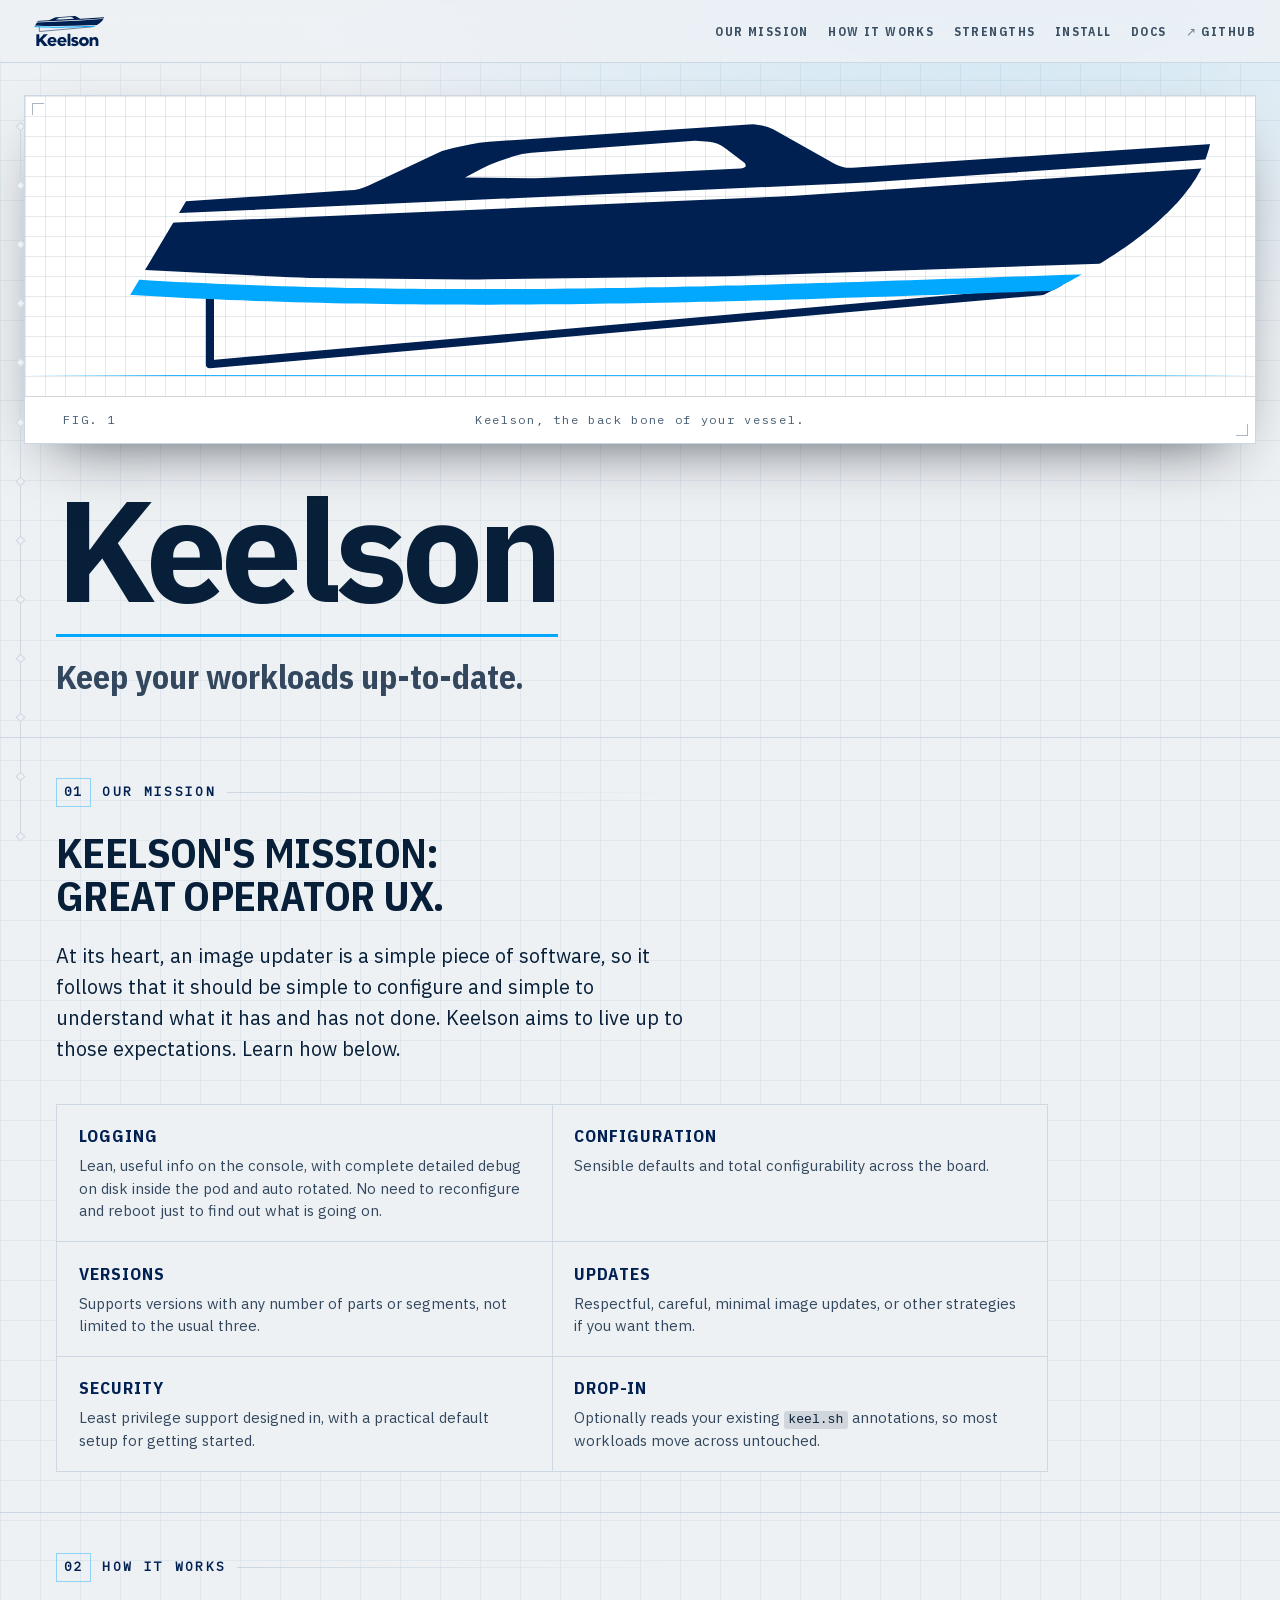
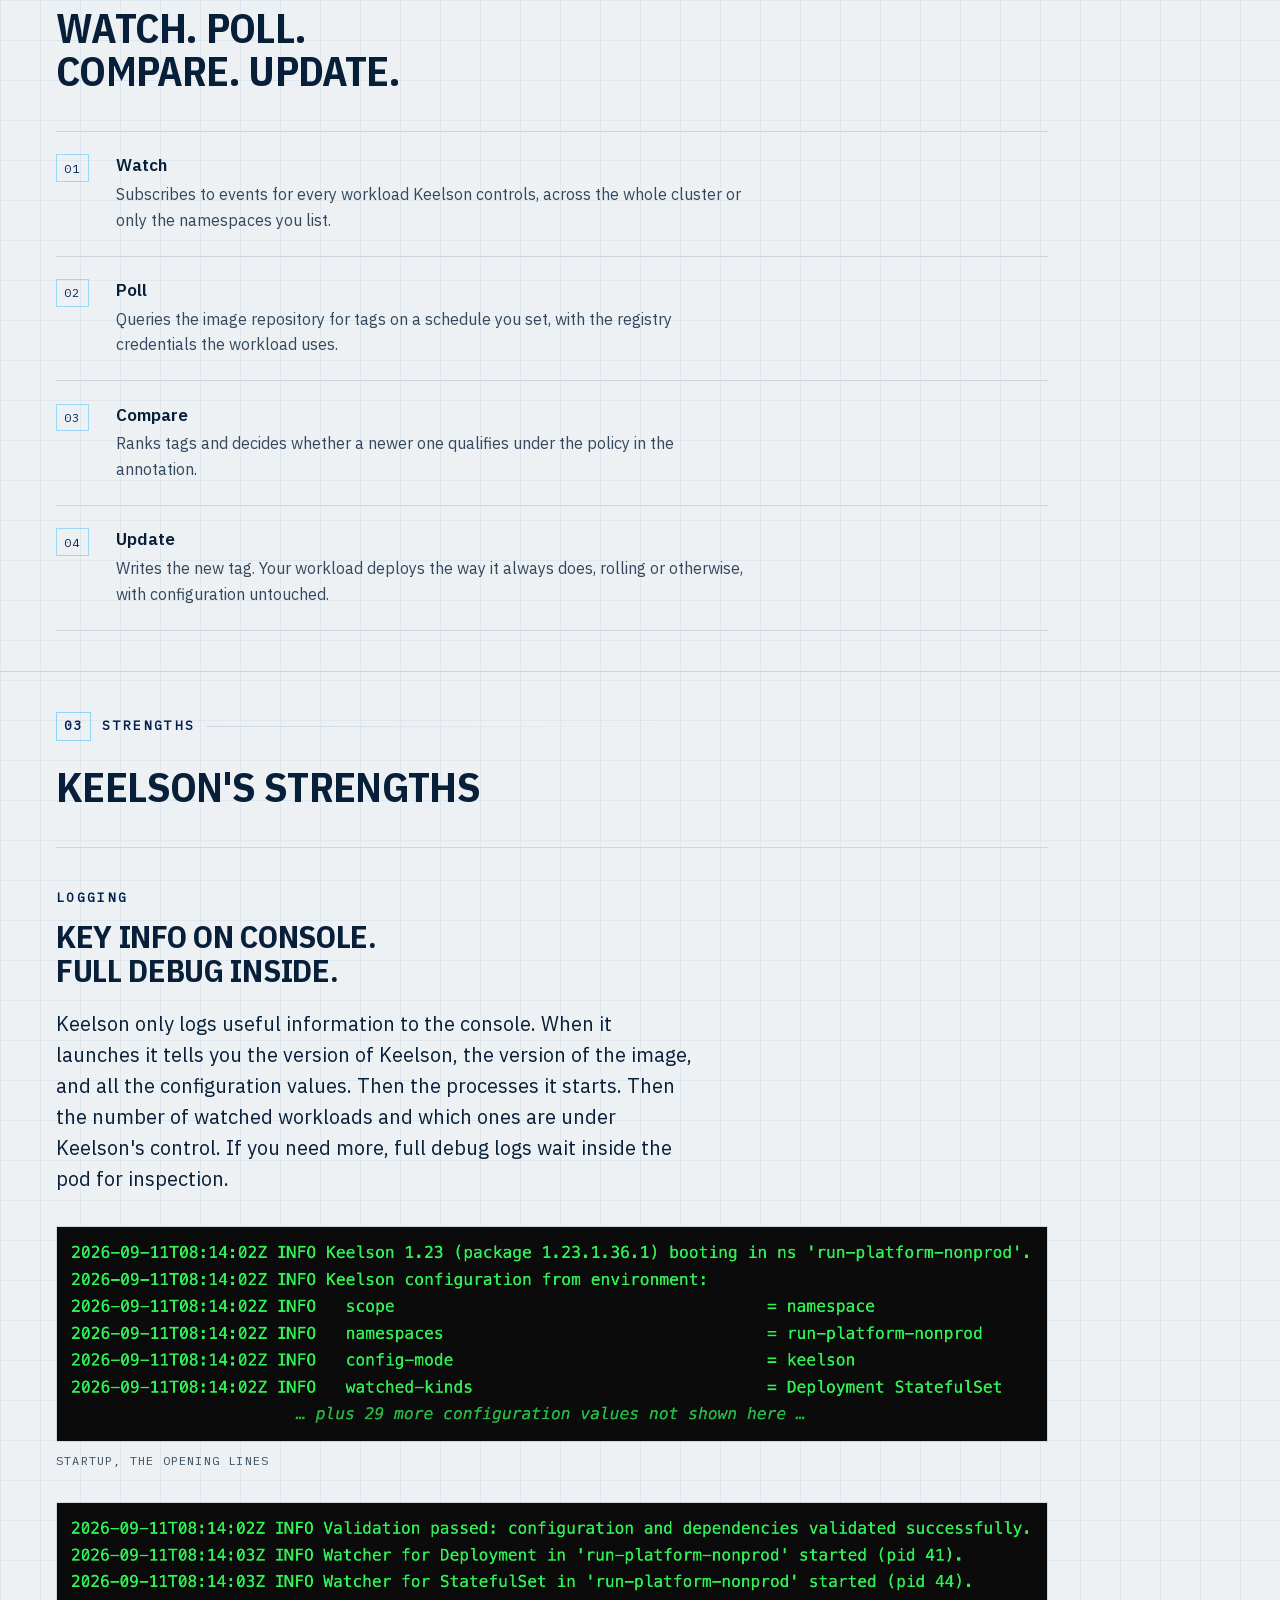
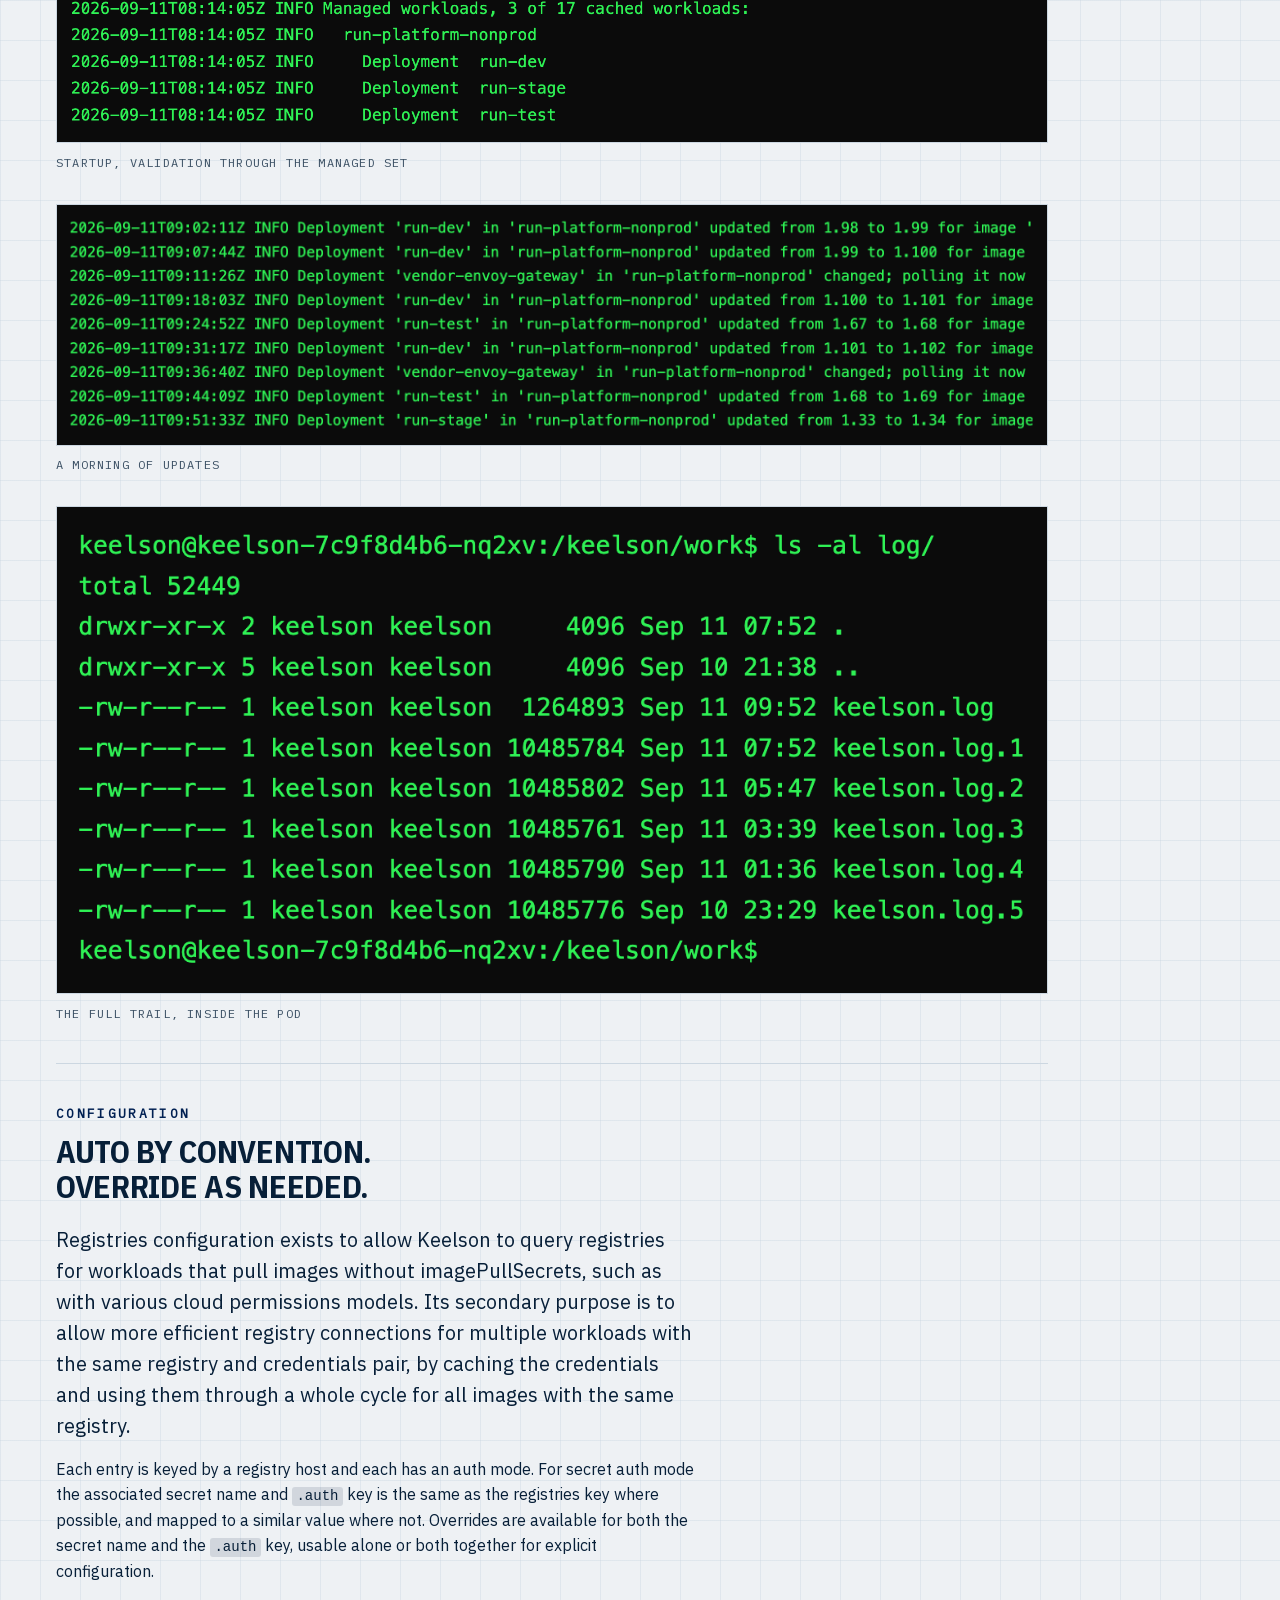
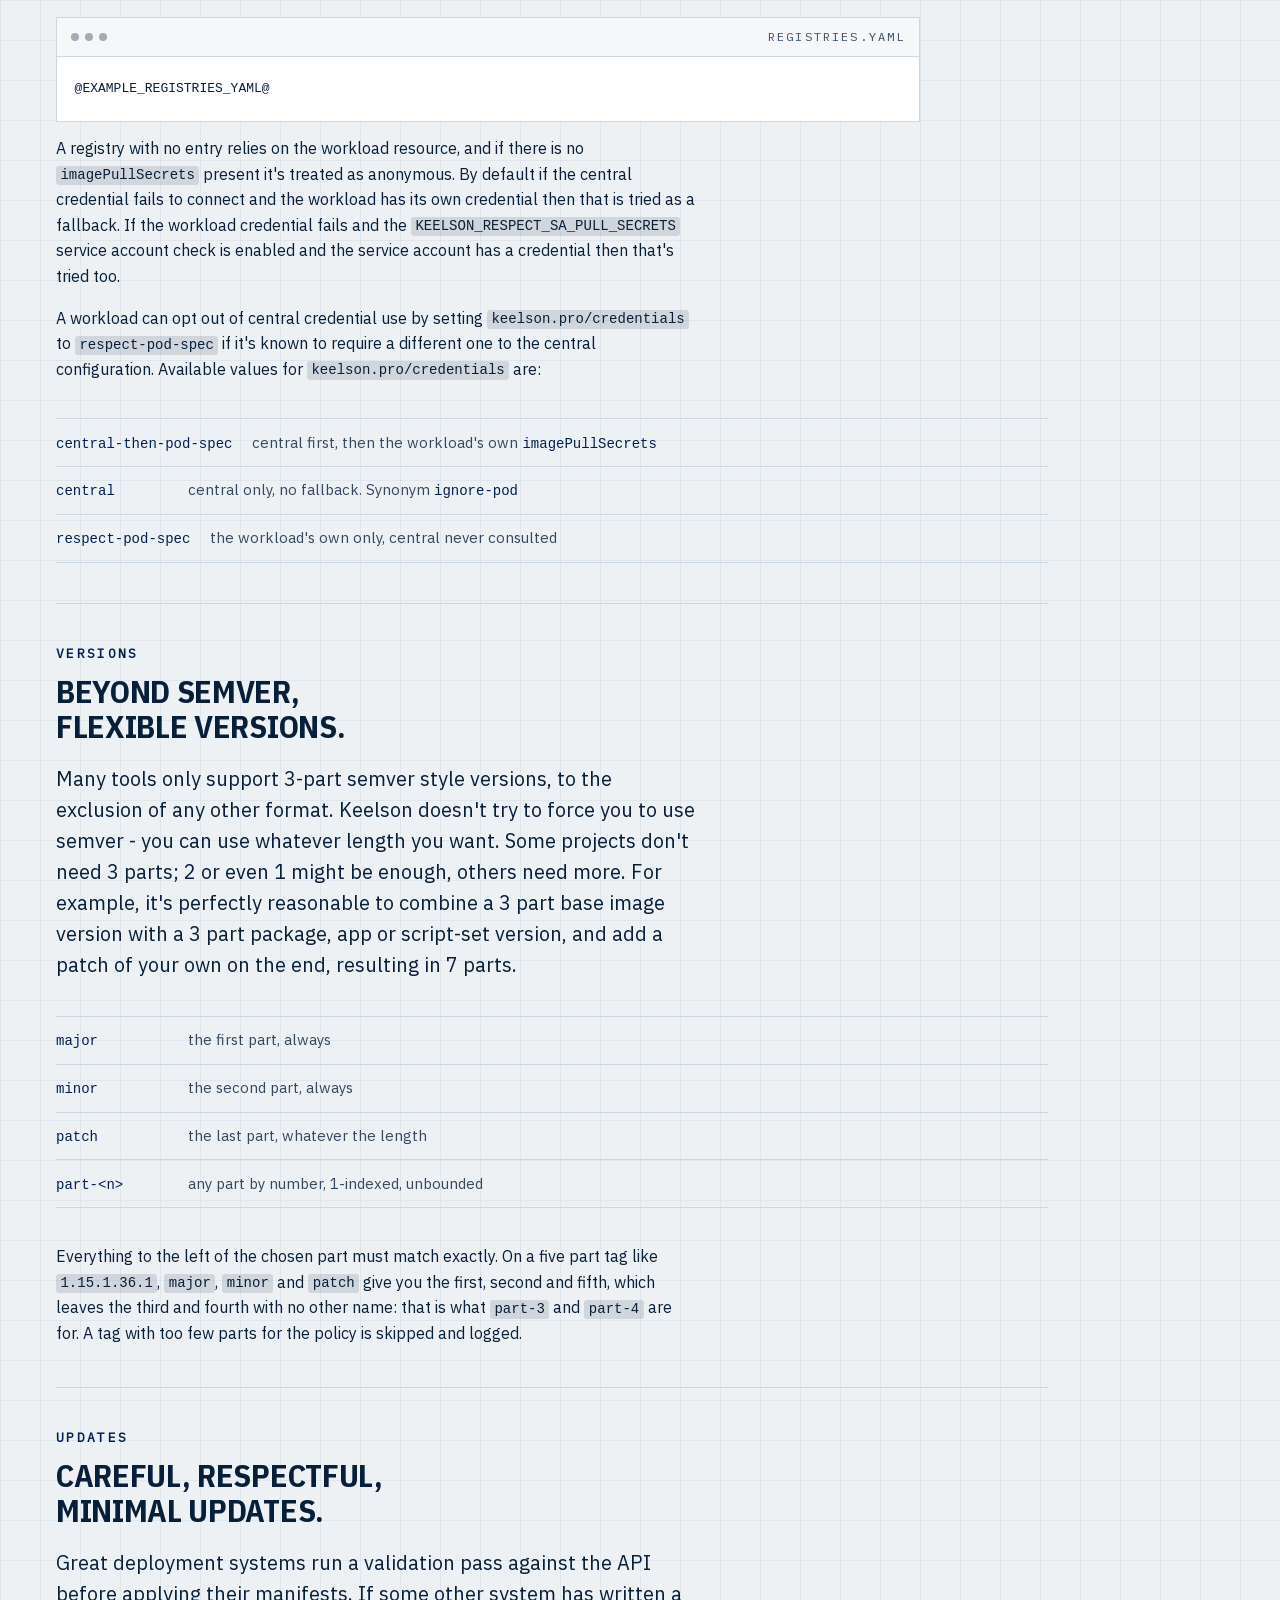
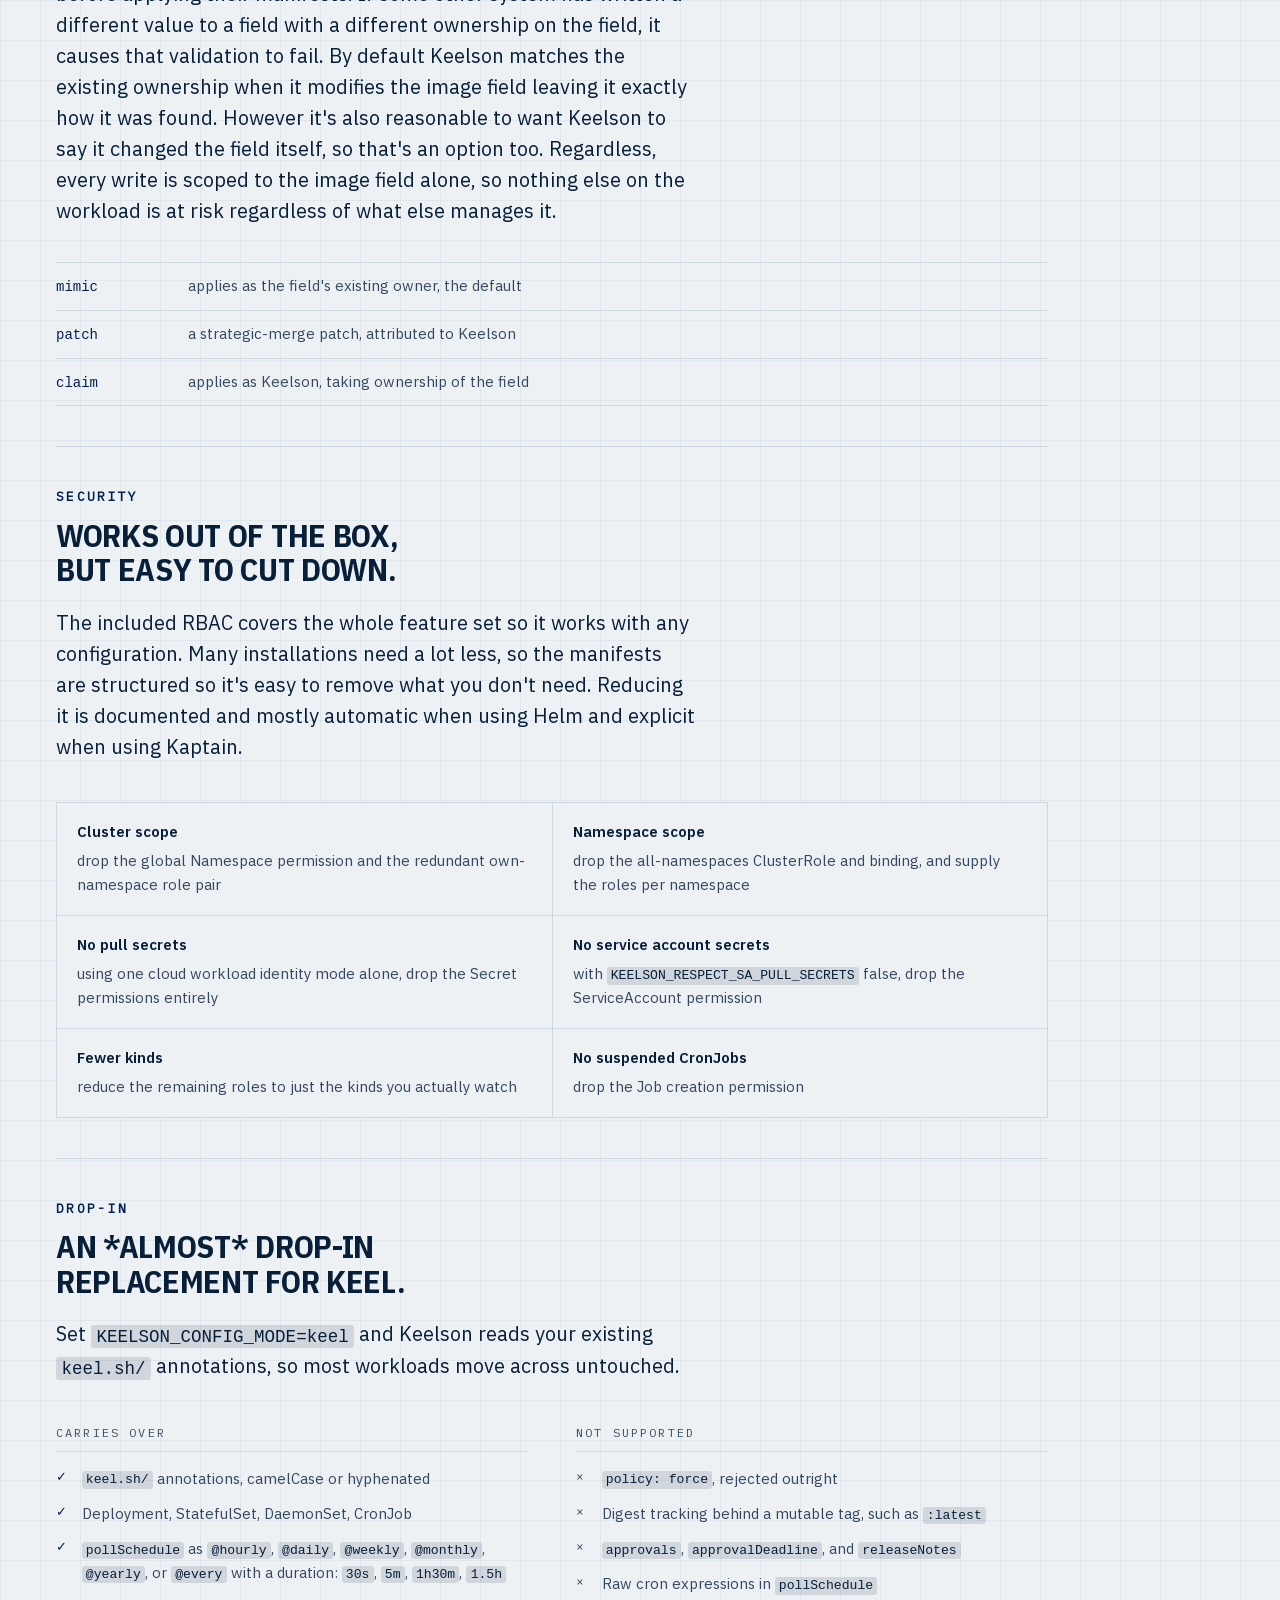
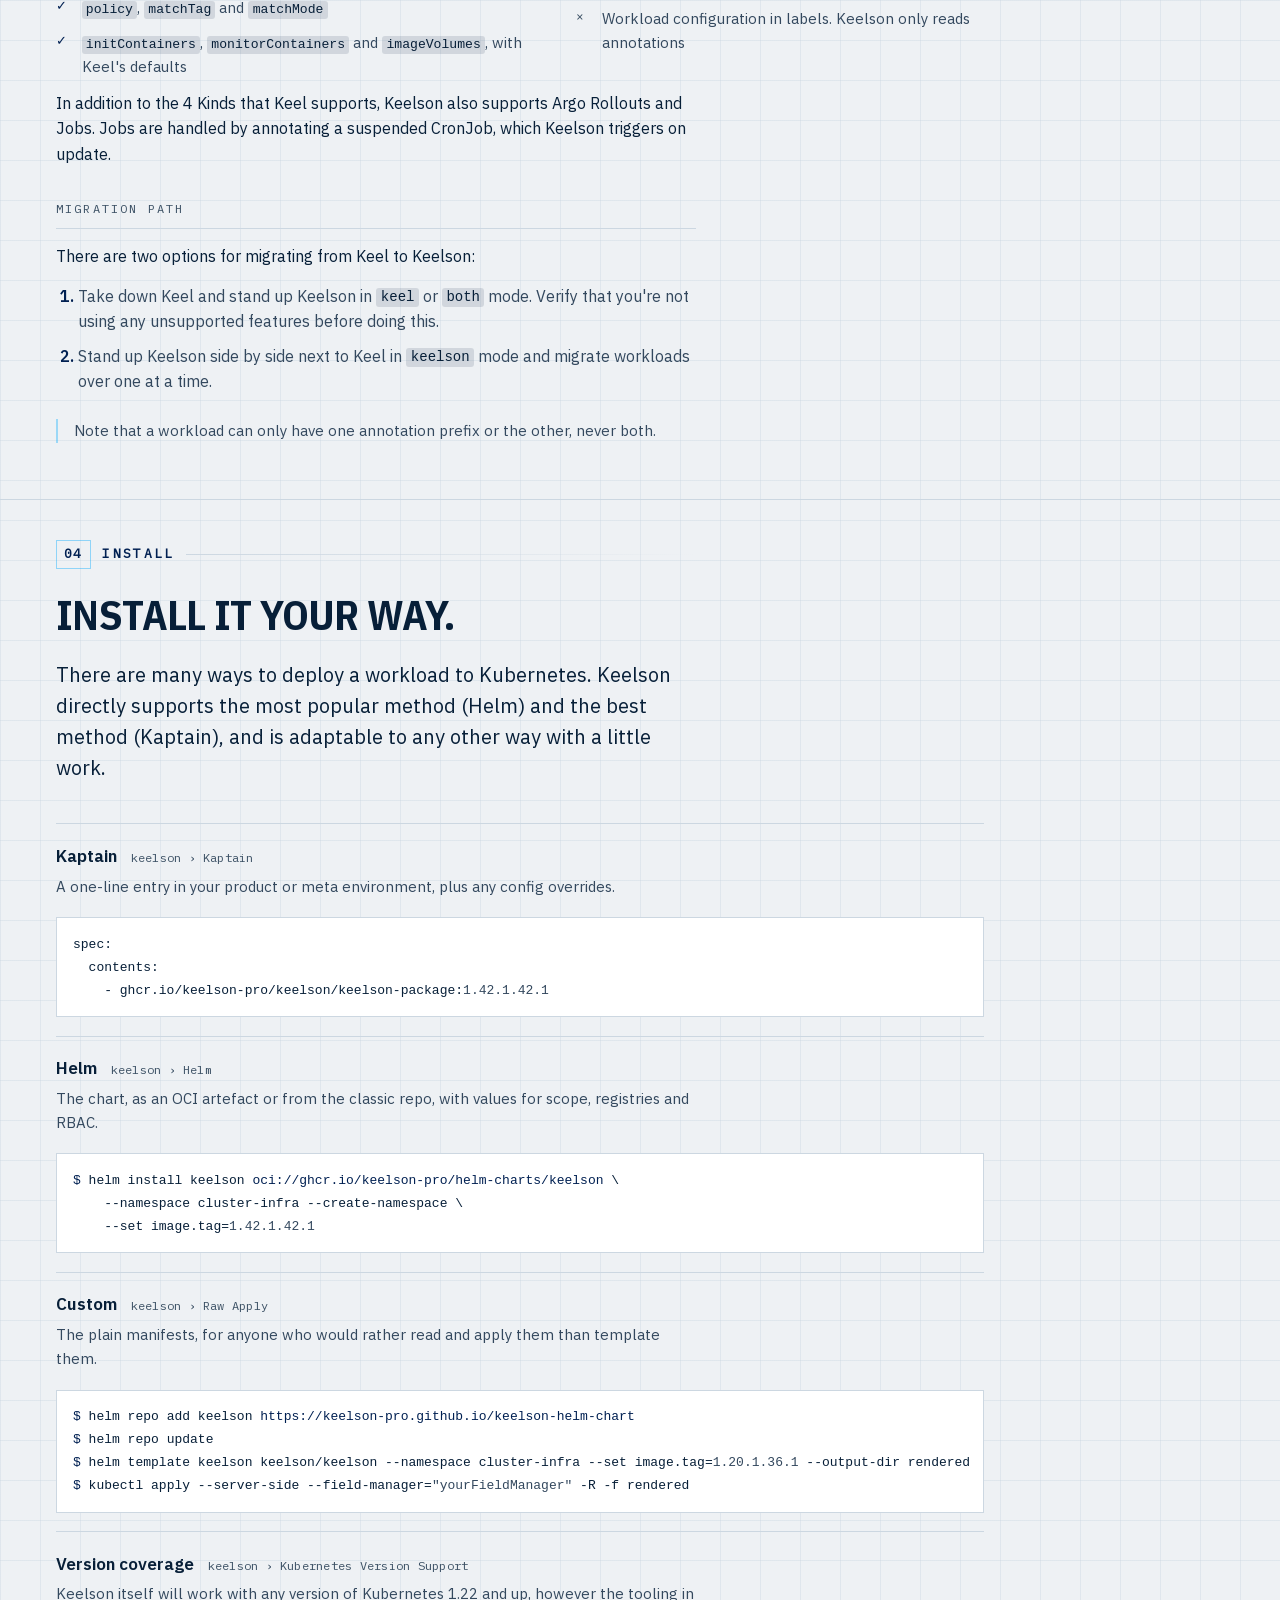
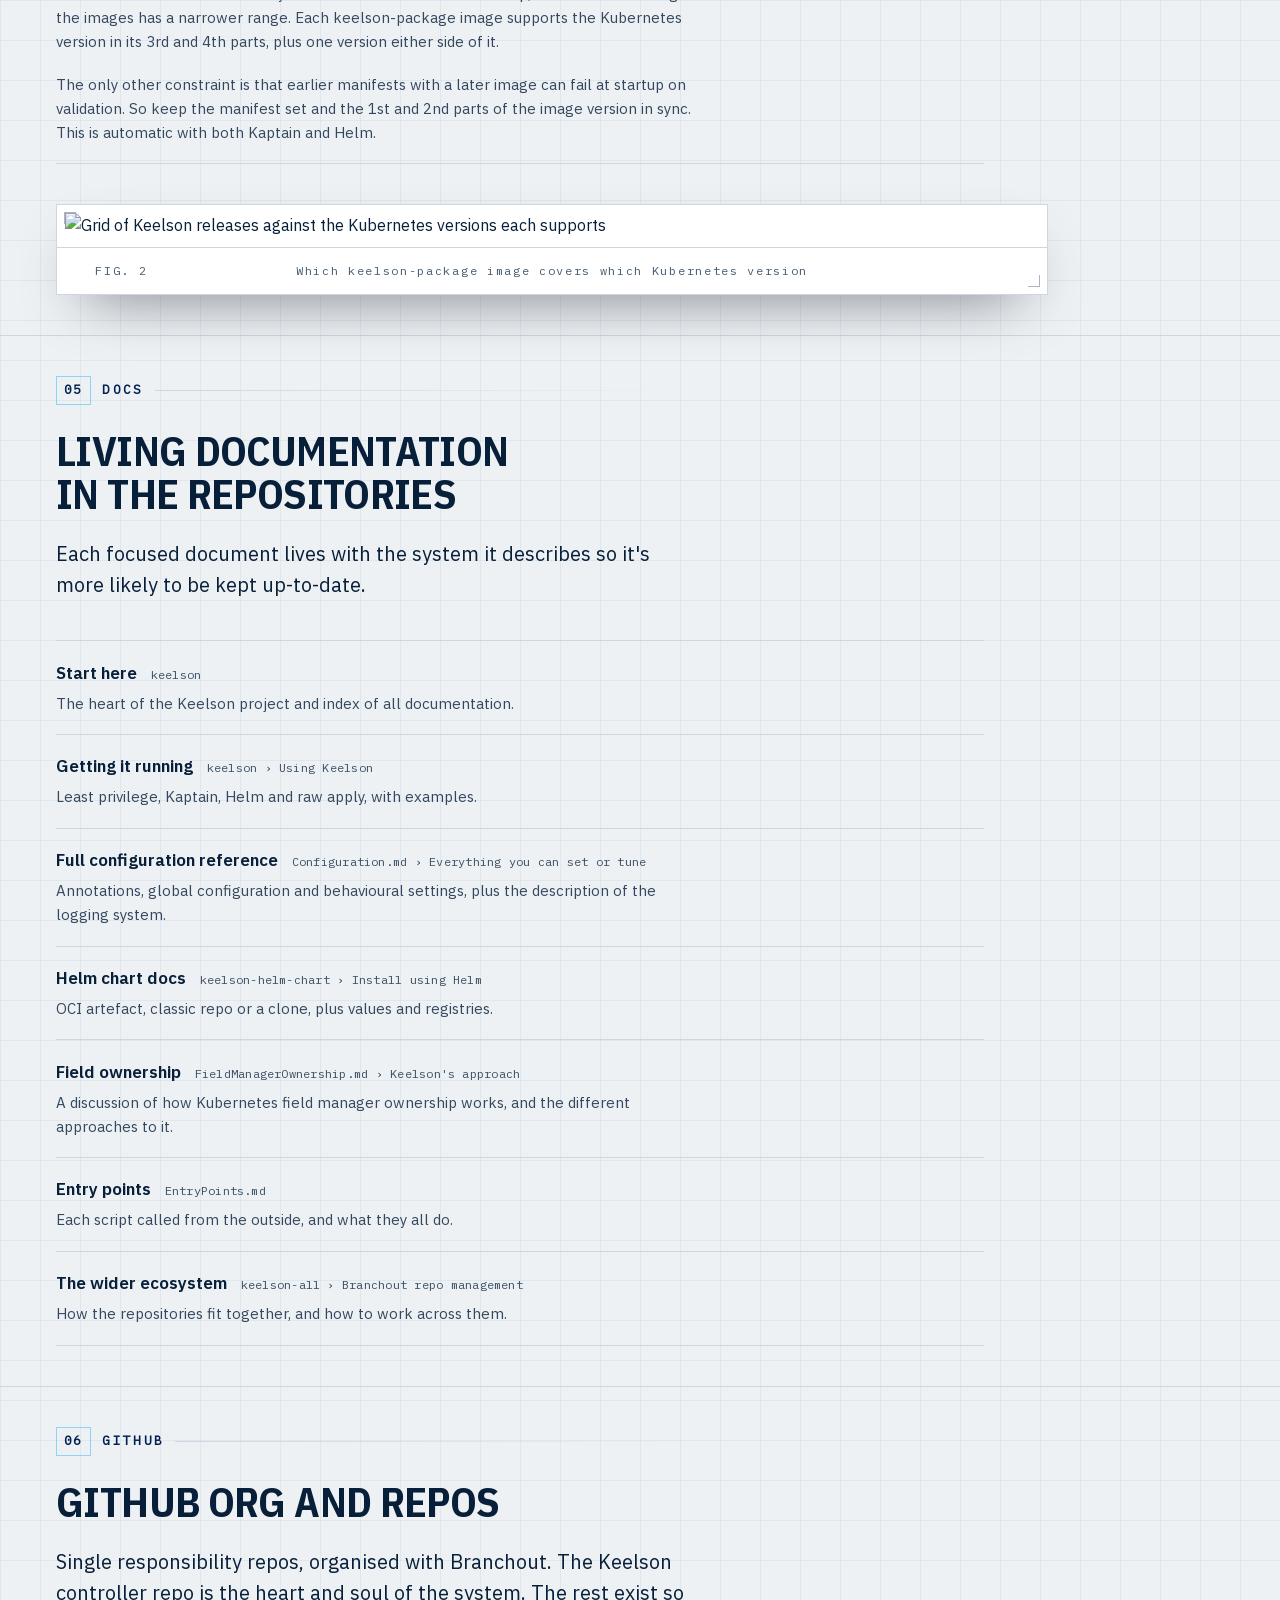
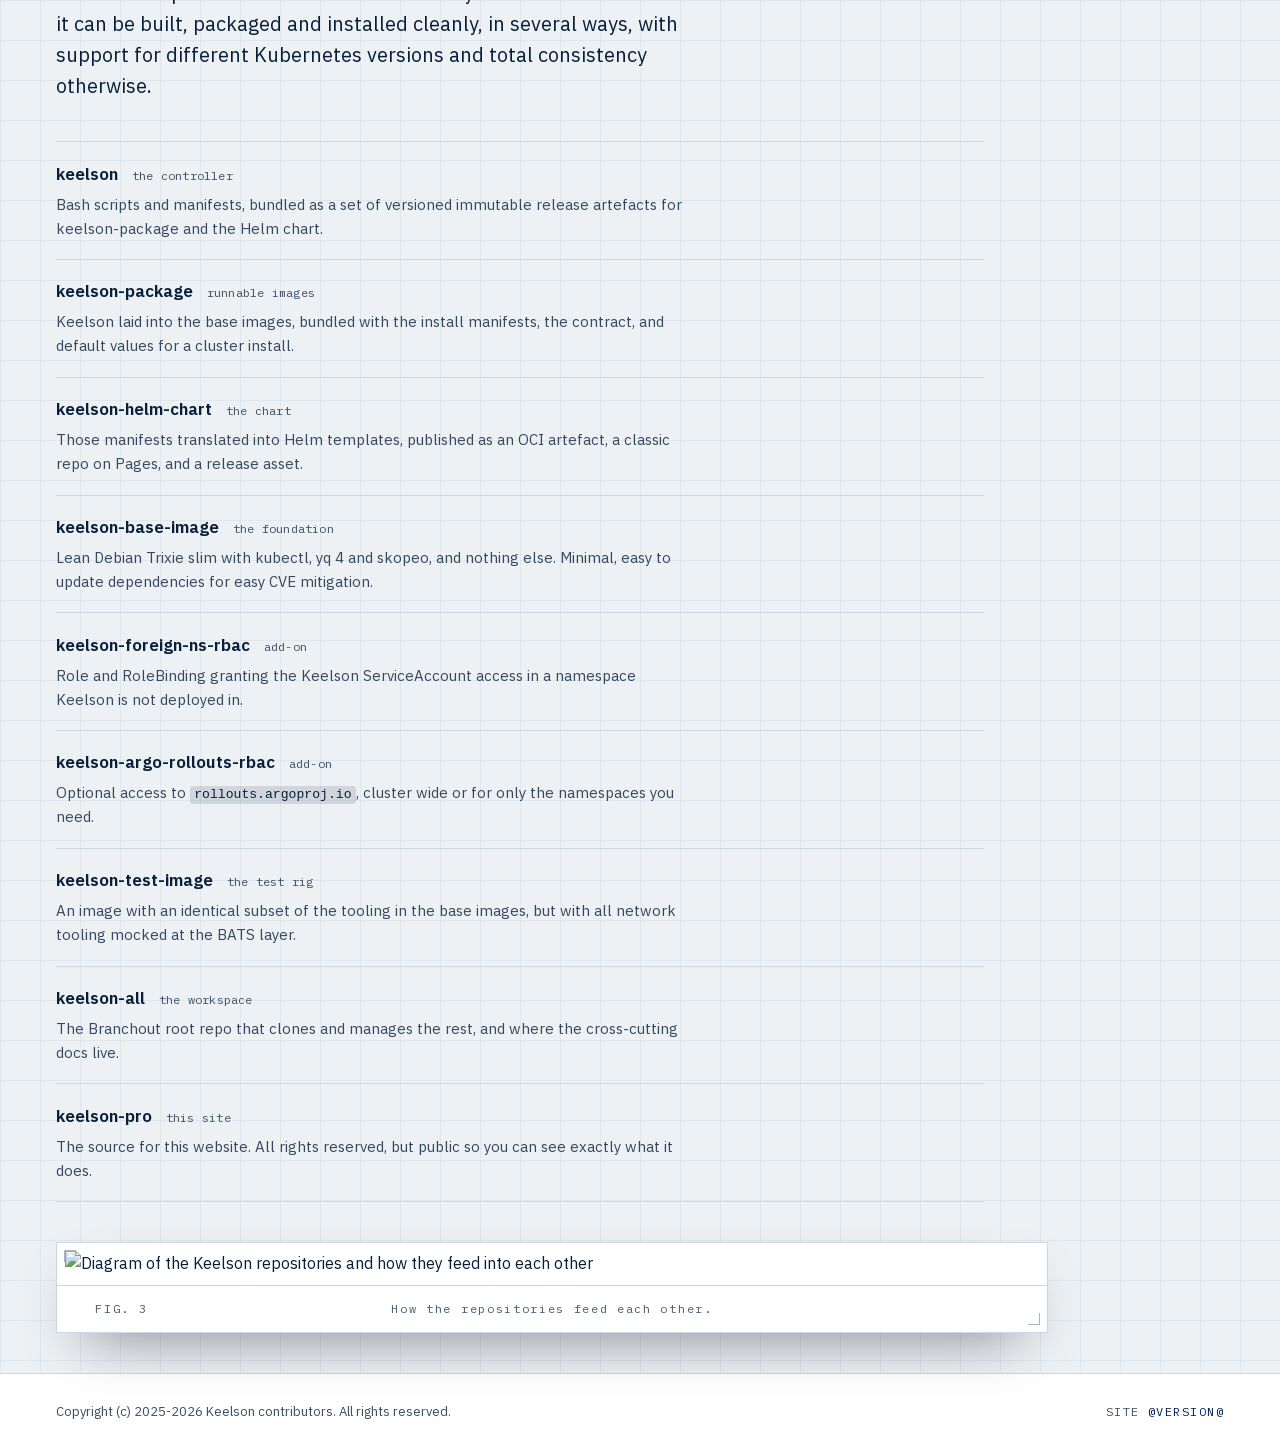
==== commit d48f4f57: "Make the scroll animation only appear when the hero title reaches the top - looked weird on the edge" ====
--- a/src/static/index.html
+++ b/src/static/index.html
@@ -47,7 +47,7 @@
 -->
 <div class="keel" aria-hidden="true">
   <span class="keel-run"></span>
-  <b data-station="overview"></b>
+  <b data-station="hero"></b>
   <b data-station="mission"></b>
   <b data-station="how"></b>
   <b data-station="strengths"></b>
@@ -86,7 +86,7 @@
       </figcaption>
     </figure>
 
-    <div class="hero-title">
+    <div class="hero-title" id="hero">
       <h1>Keelson</h1>
       <p class="tagline">Keep your workloads up-to-date.</p>
     </div>
@@ -200,25 +200,25 @@
         </p>
 
         <figure class="logshot">
-          <img src="img/log-startup-boot.png" loading="lazy"
+          <img src="img/log-startup-boot.png" loading="lazy" width="1824" height="394"
                alt="Keelson boot banner, then the first of its configuration values">
           <figcaption>Startup, the opening lines</figcaption>
         </figure>
 
         <figure class="logshot">
-          <img src="img/log-startup-managed.png" loading="lazy"
+          <img src="img/log-startup-managed.png" loading="lazy" width="1842" height="444"
                alt="Validation passing, watchers starting, and the list of managed workloads">
           <figcaption>Startup, validation through the managed set</figcaption>
         </figure>
 
         <figure class="logshot">
-          <img src="img/log-updates.png" loading="lazy"
+          <img src="img/log-updates.png" loading="lazy" width="2040" height="494"
                alt="A sequence of workload image updates and re-polls">
           <figcaption>A morning of updates</figcaption>
         </figure>
 
         <figure class="logshot">
-          <img src="img/log-log-dir.png" loading="lazy"
+          <img src="img/log-log-dir.png" loading="lazy" width="1210" height="594"
                alt="Directory listing of the current log file and its five rotated backups">
           <figcaption>The full trail, inside the pod</figcaption>
         </figure>
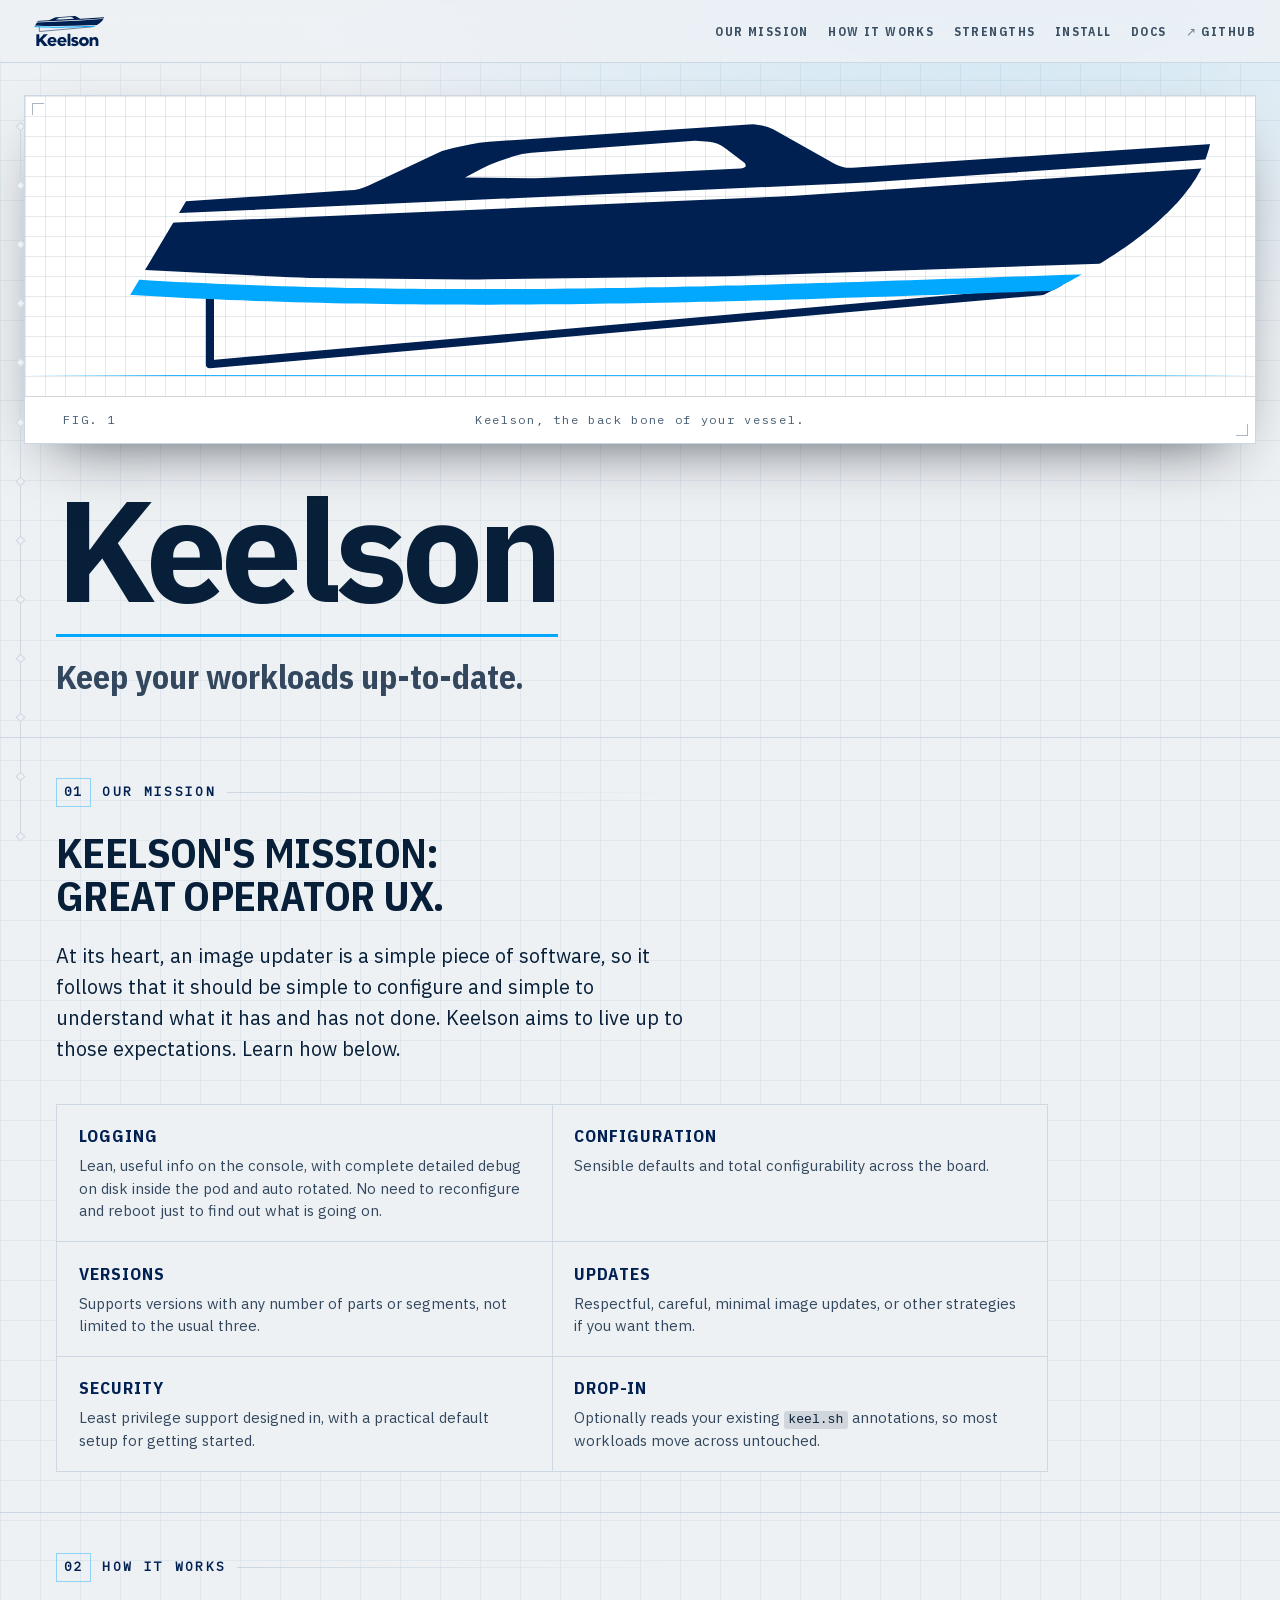
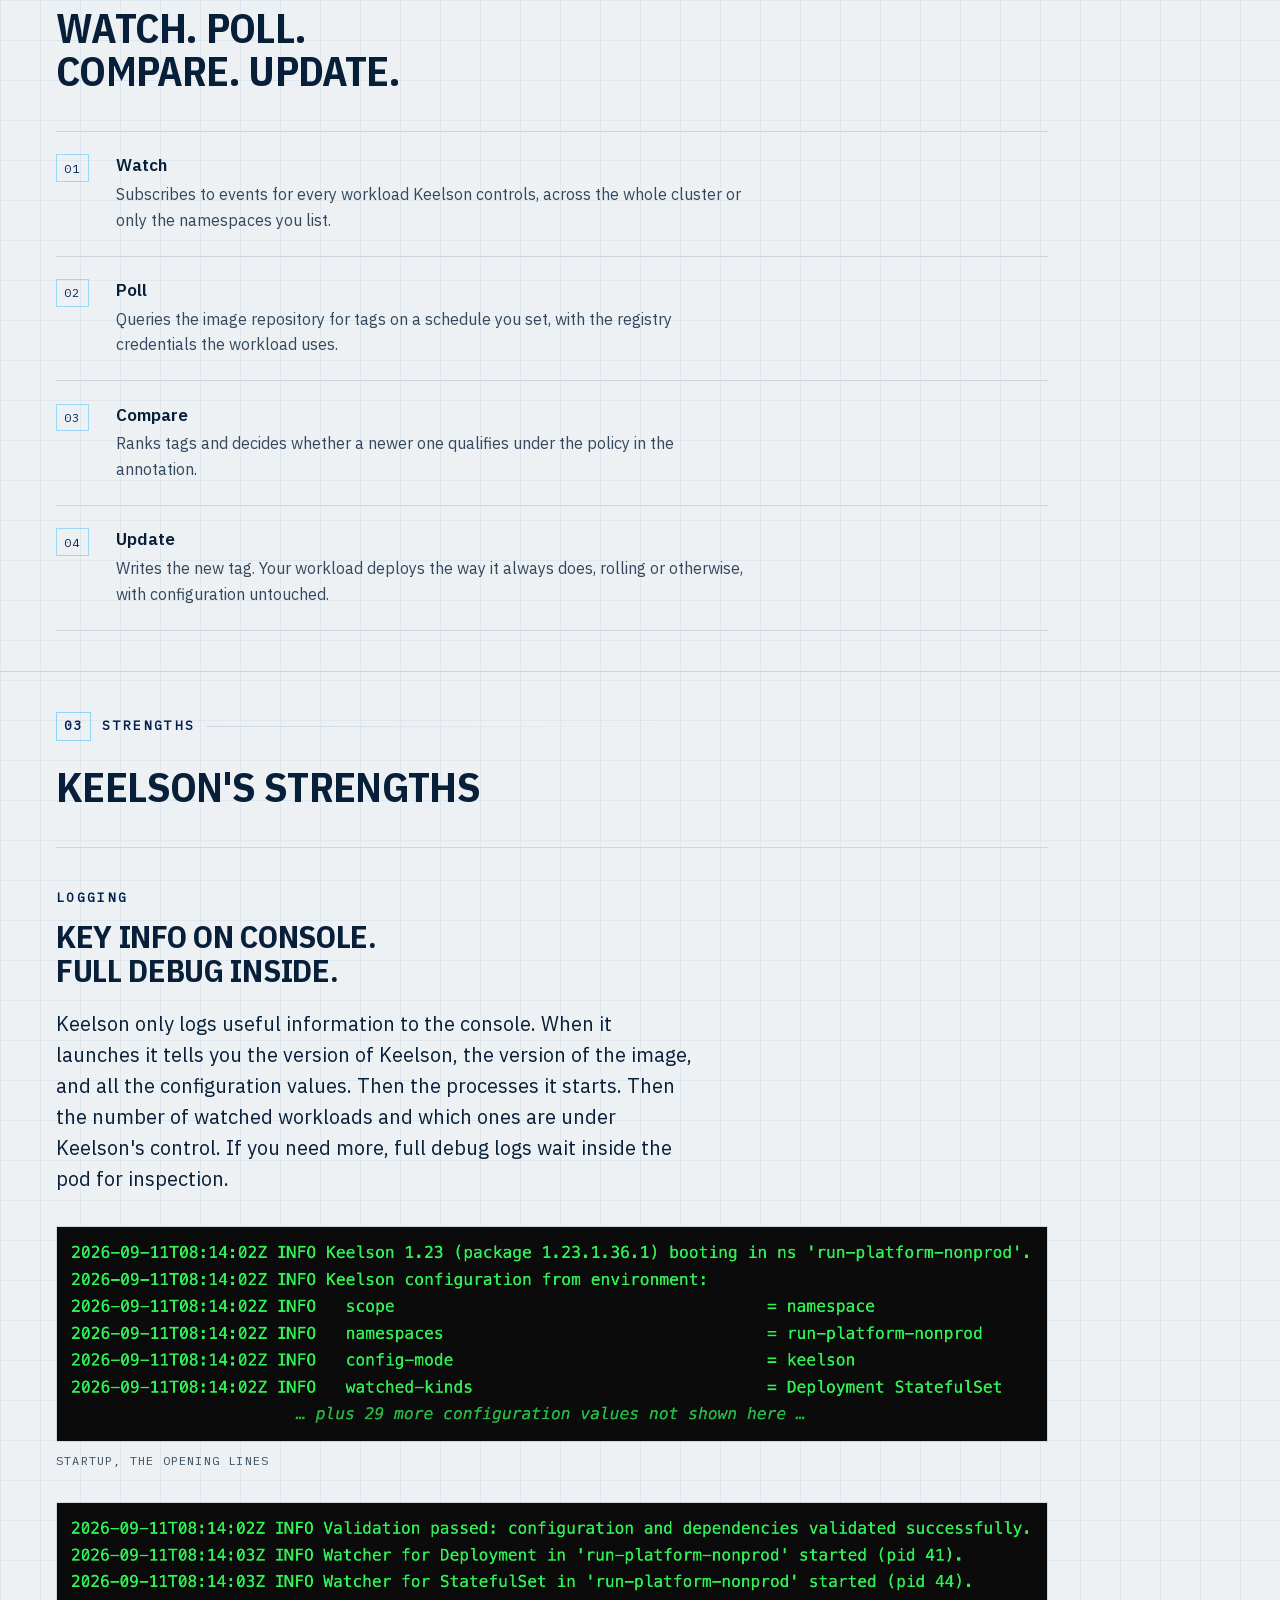
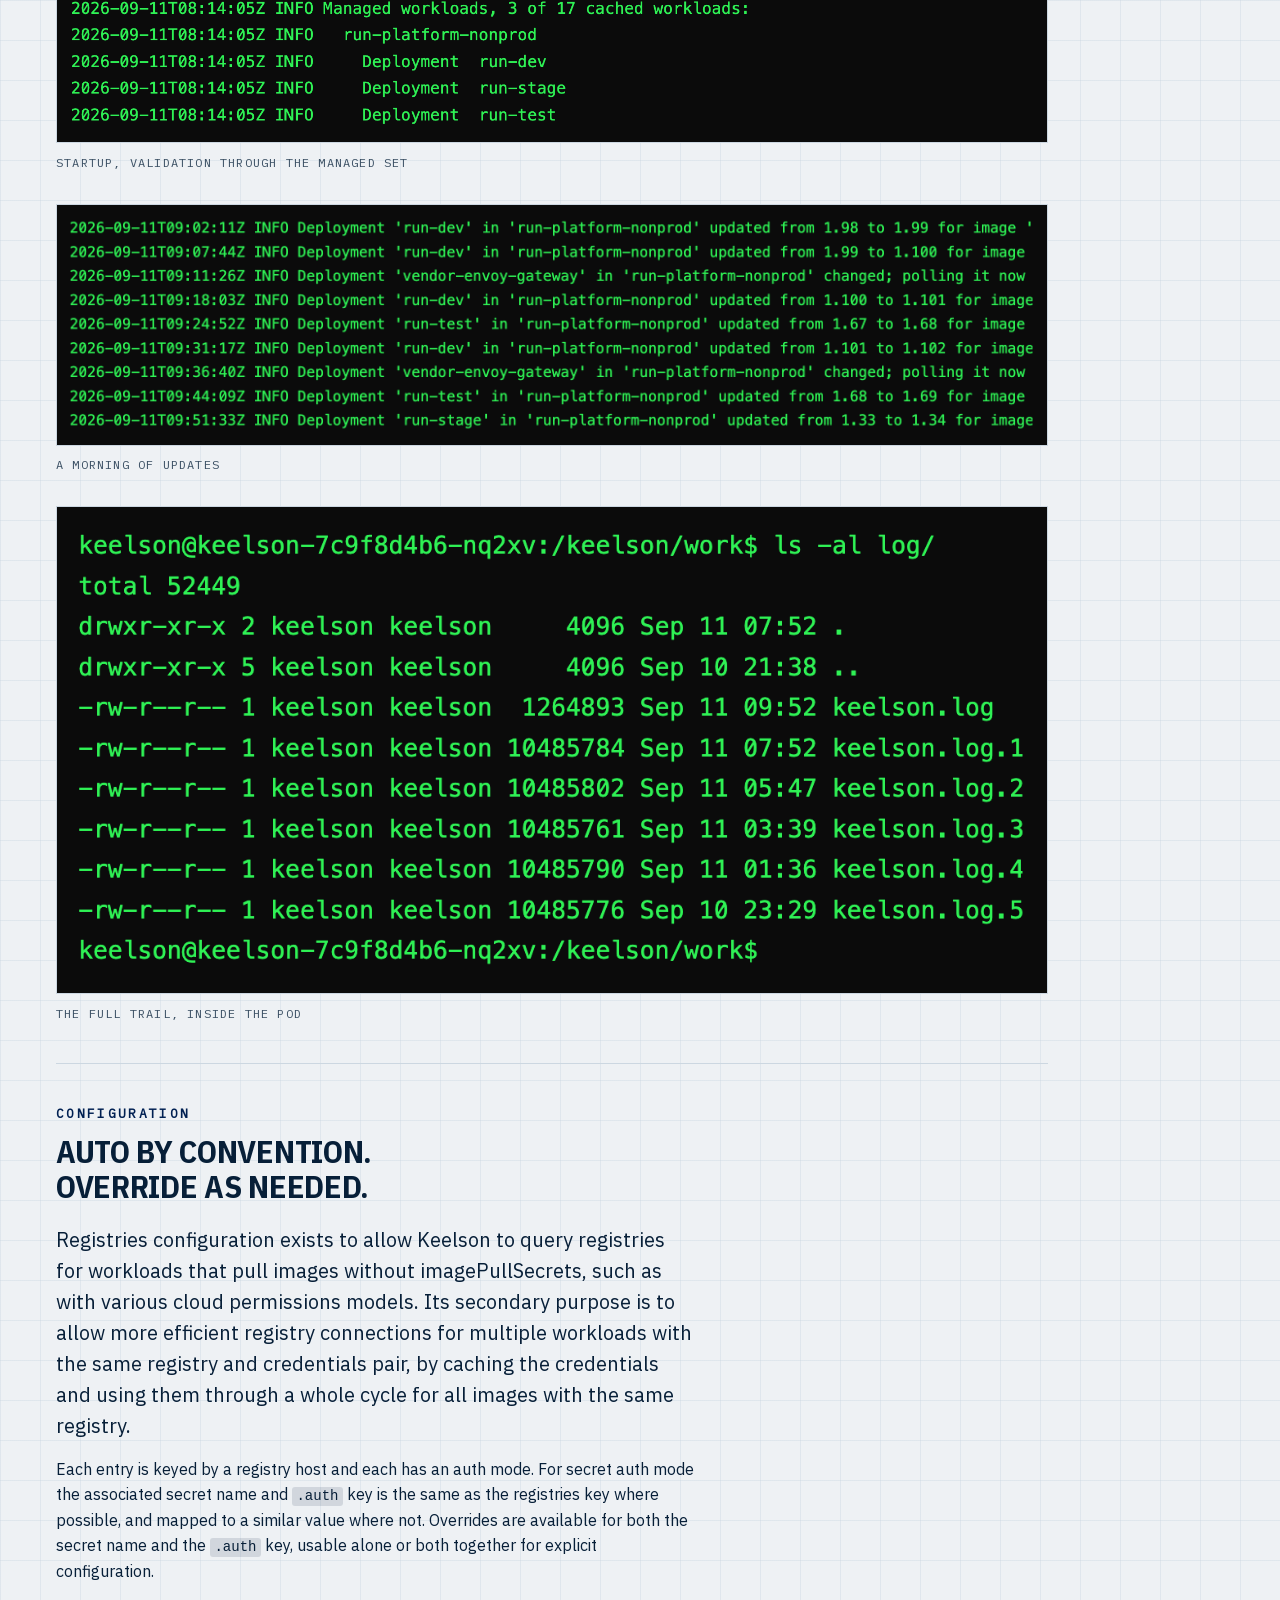
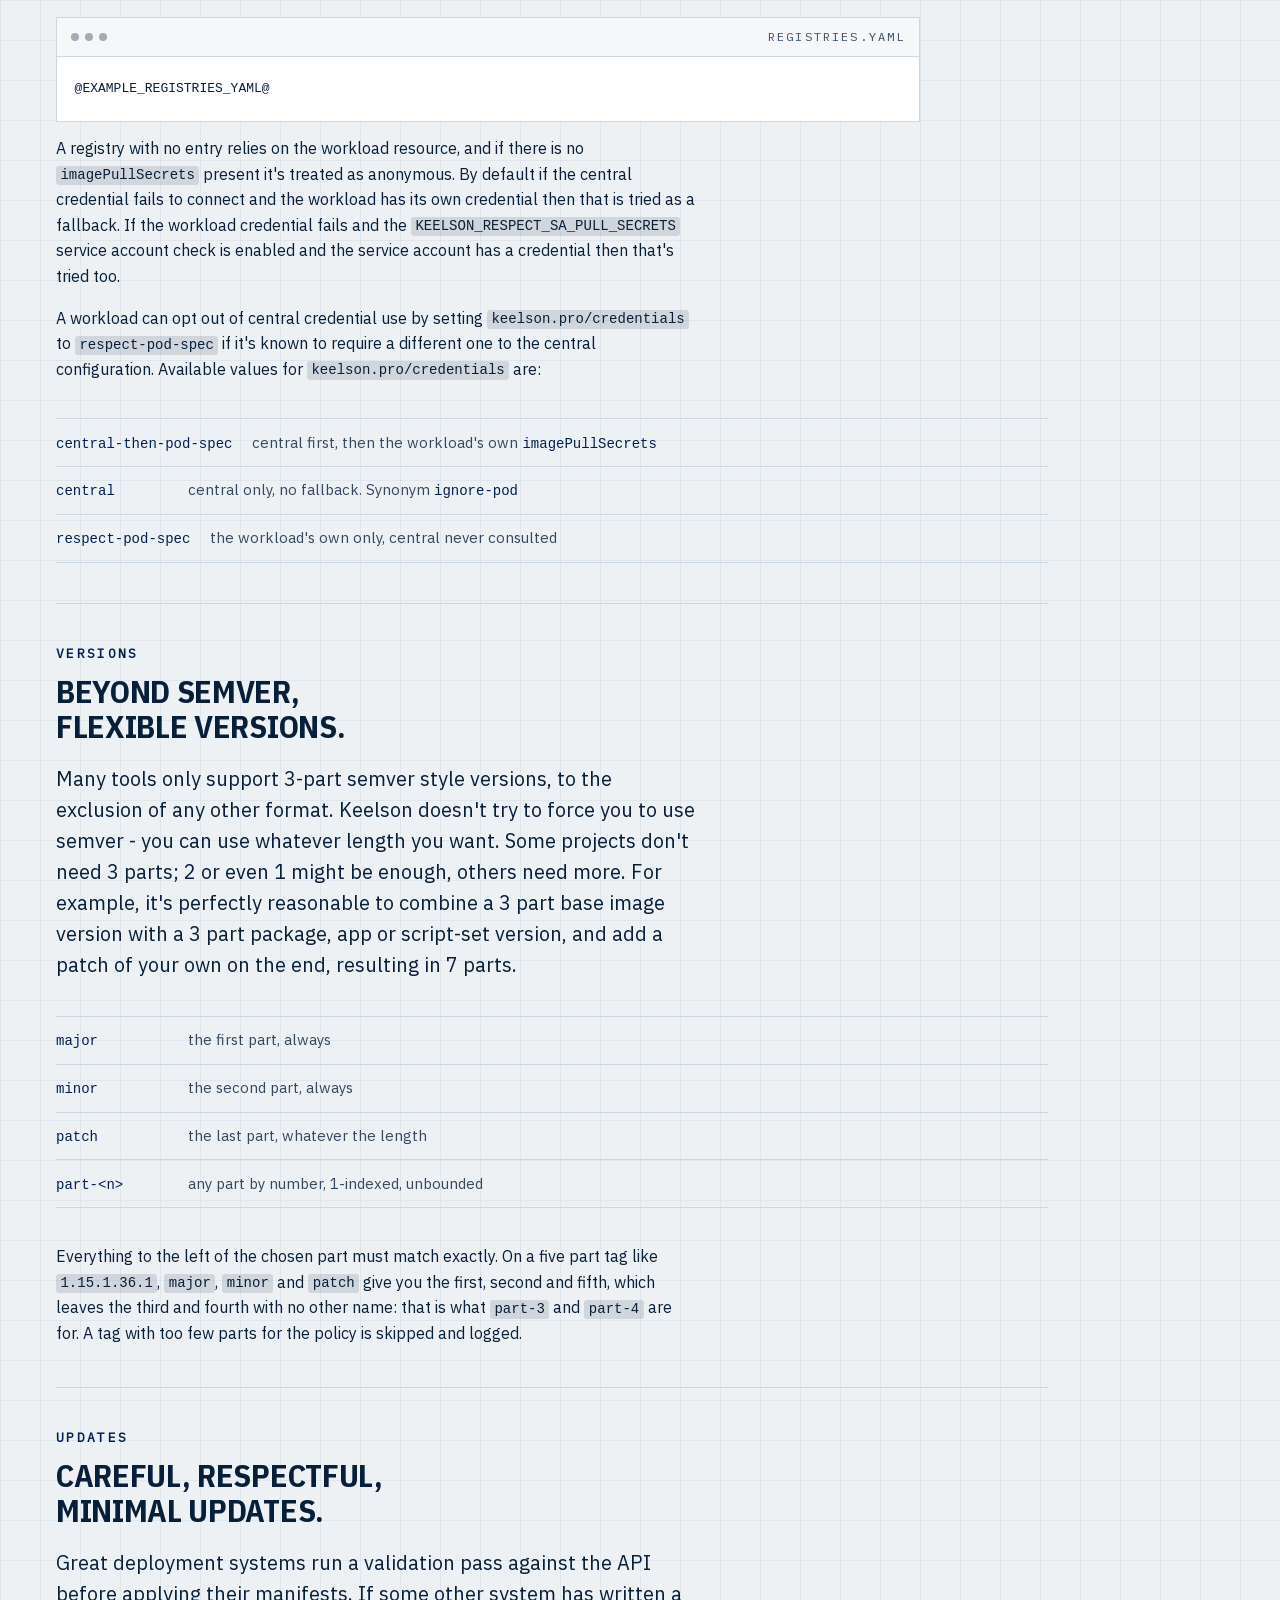
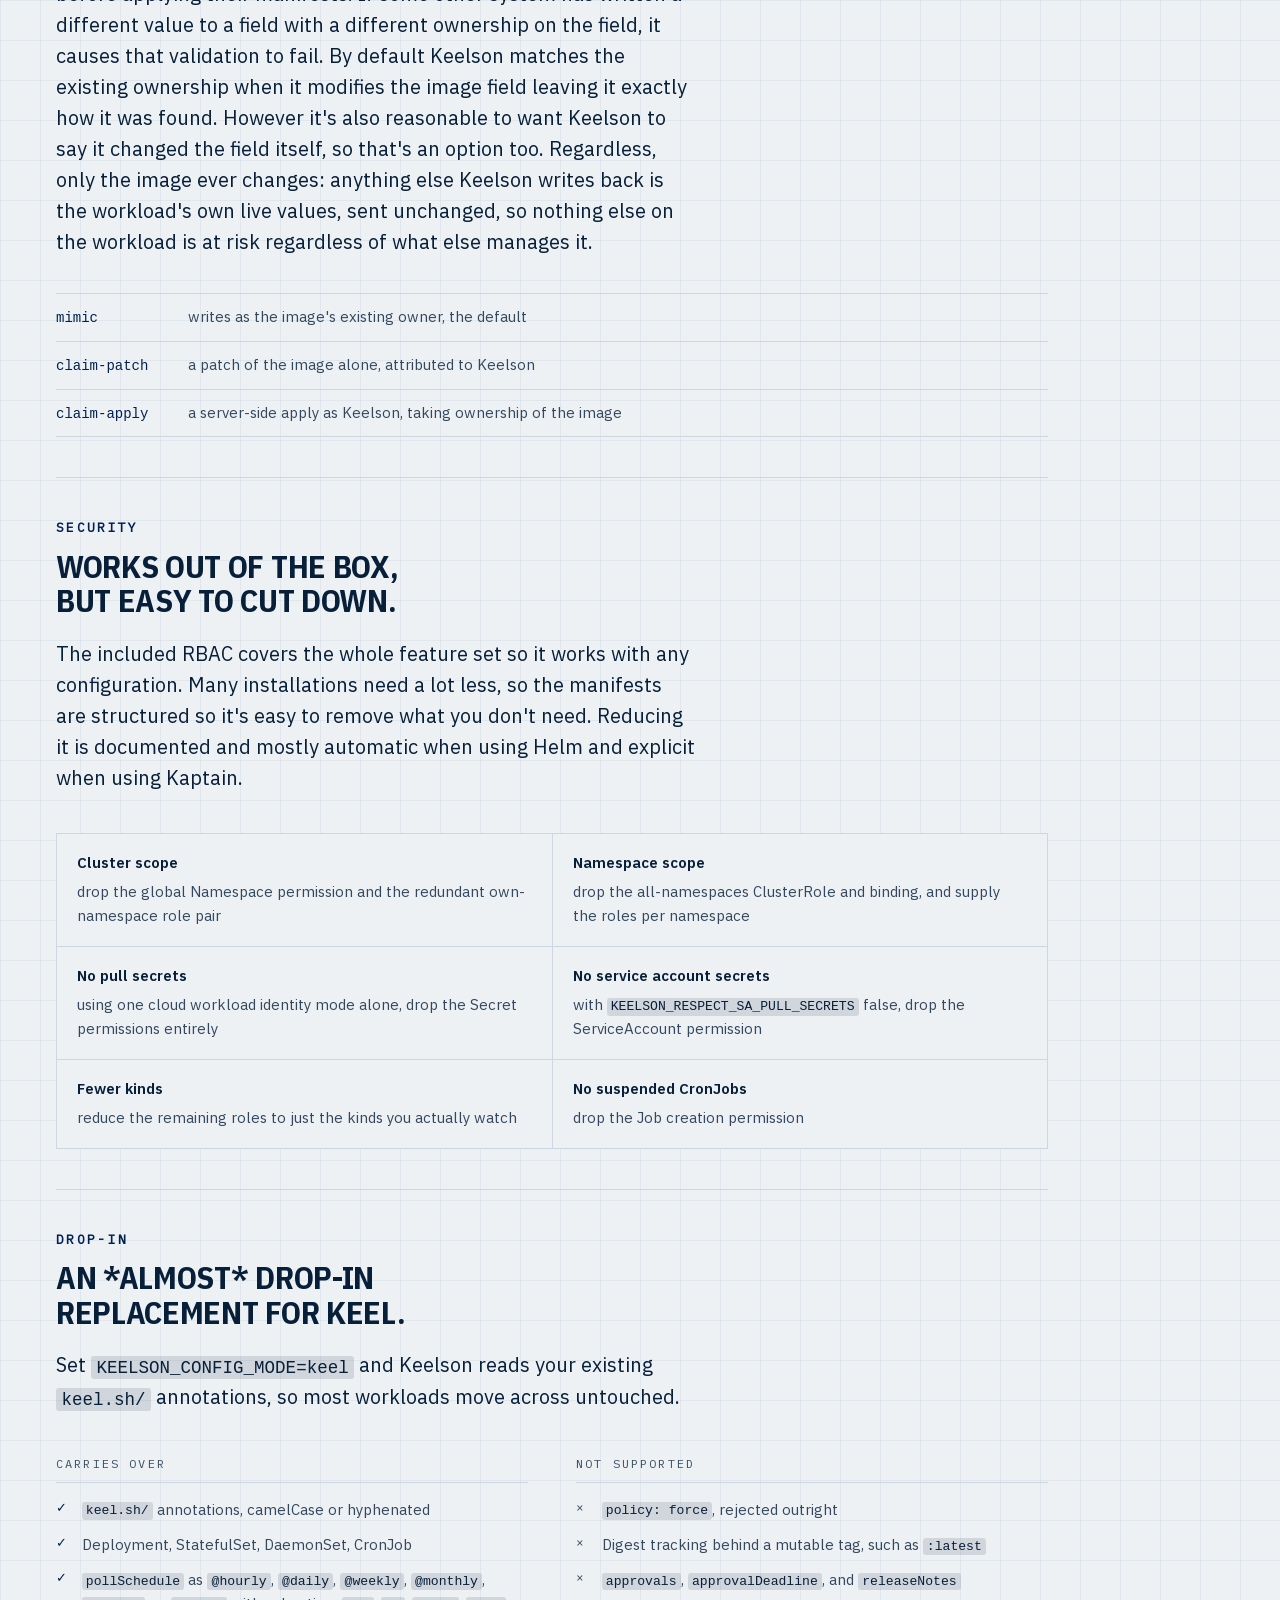
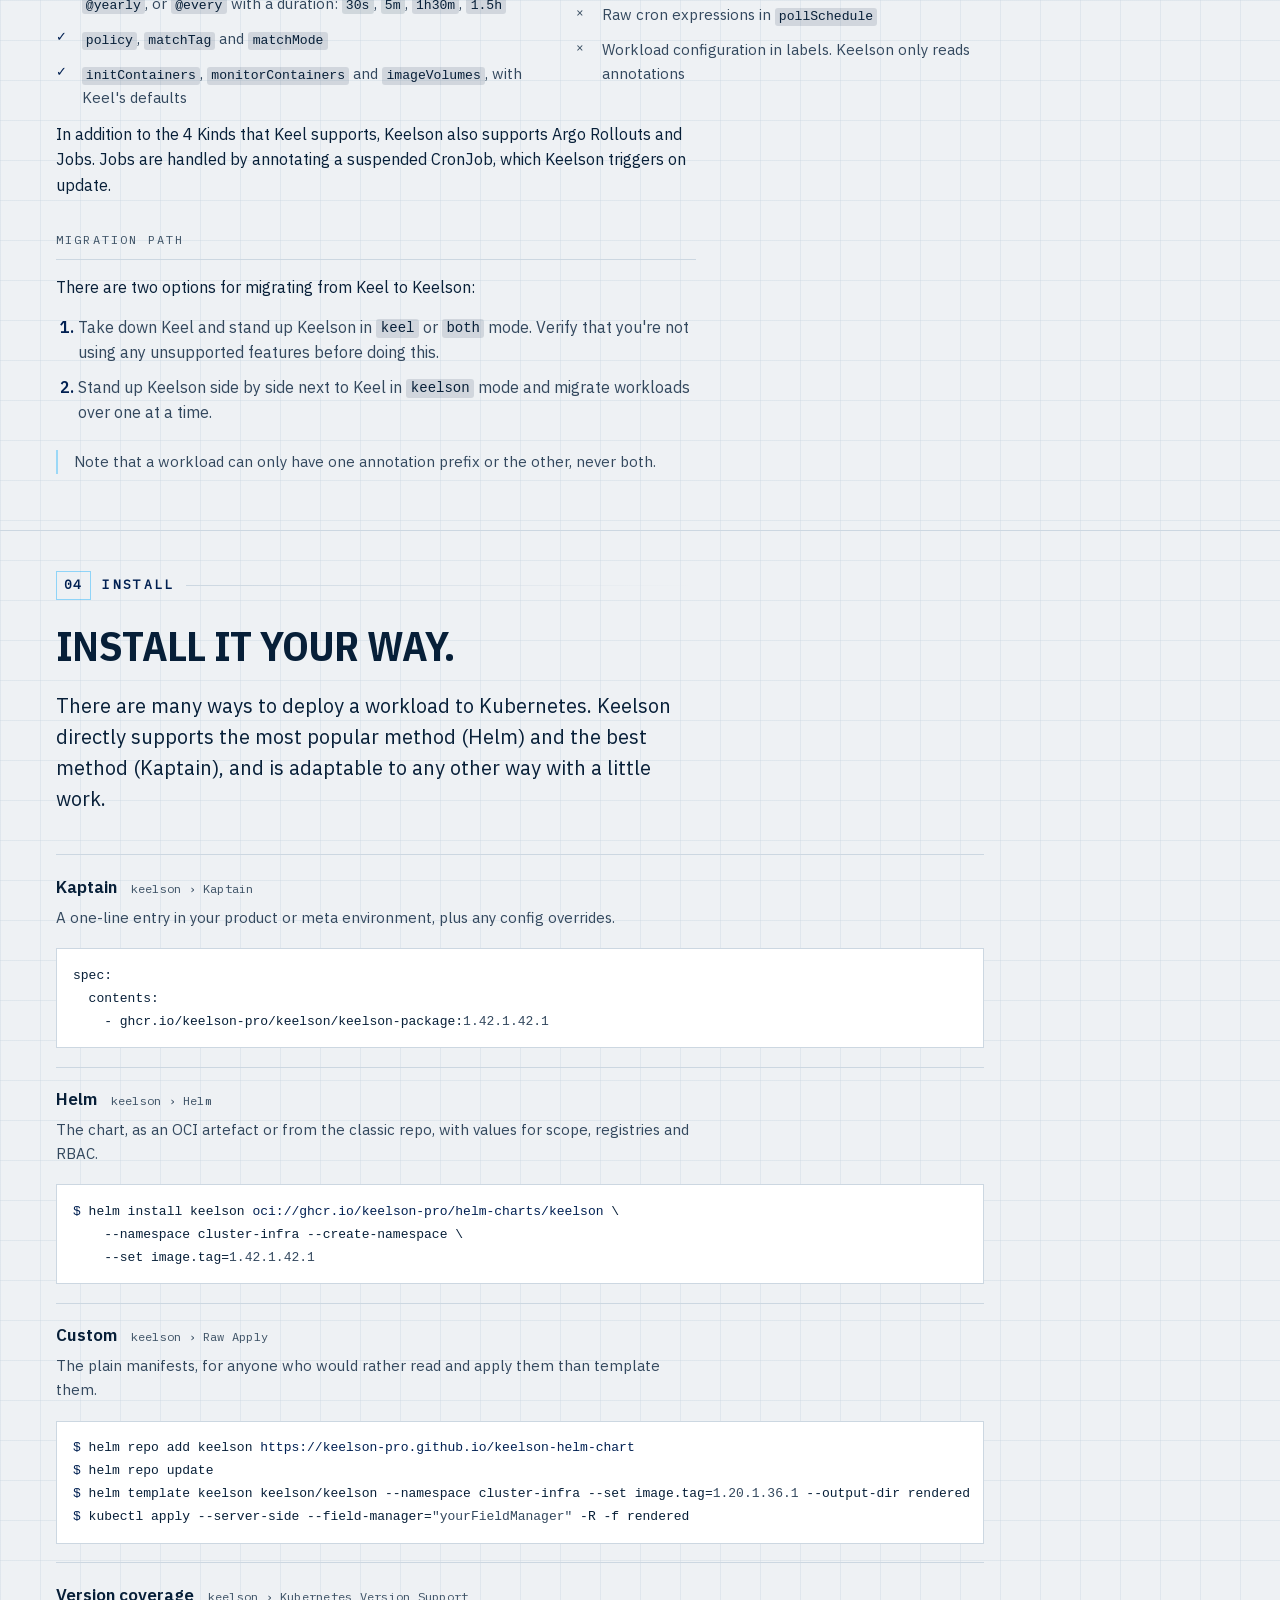
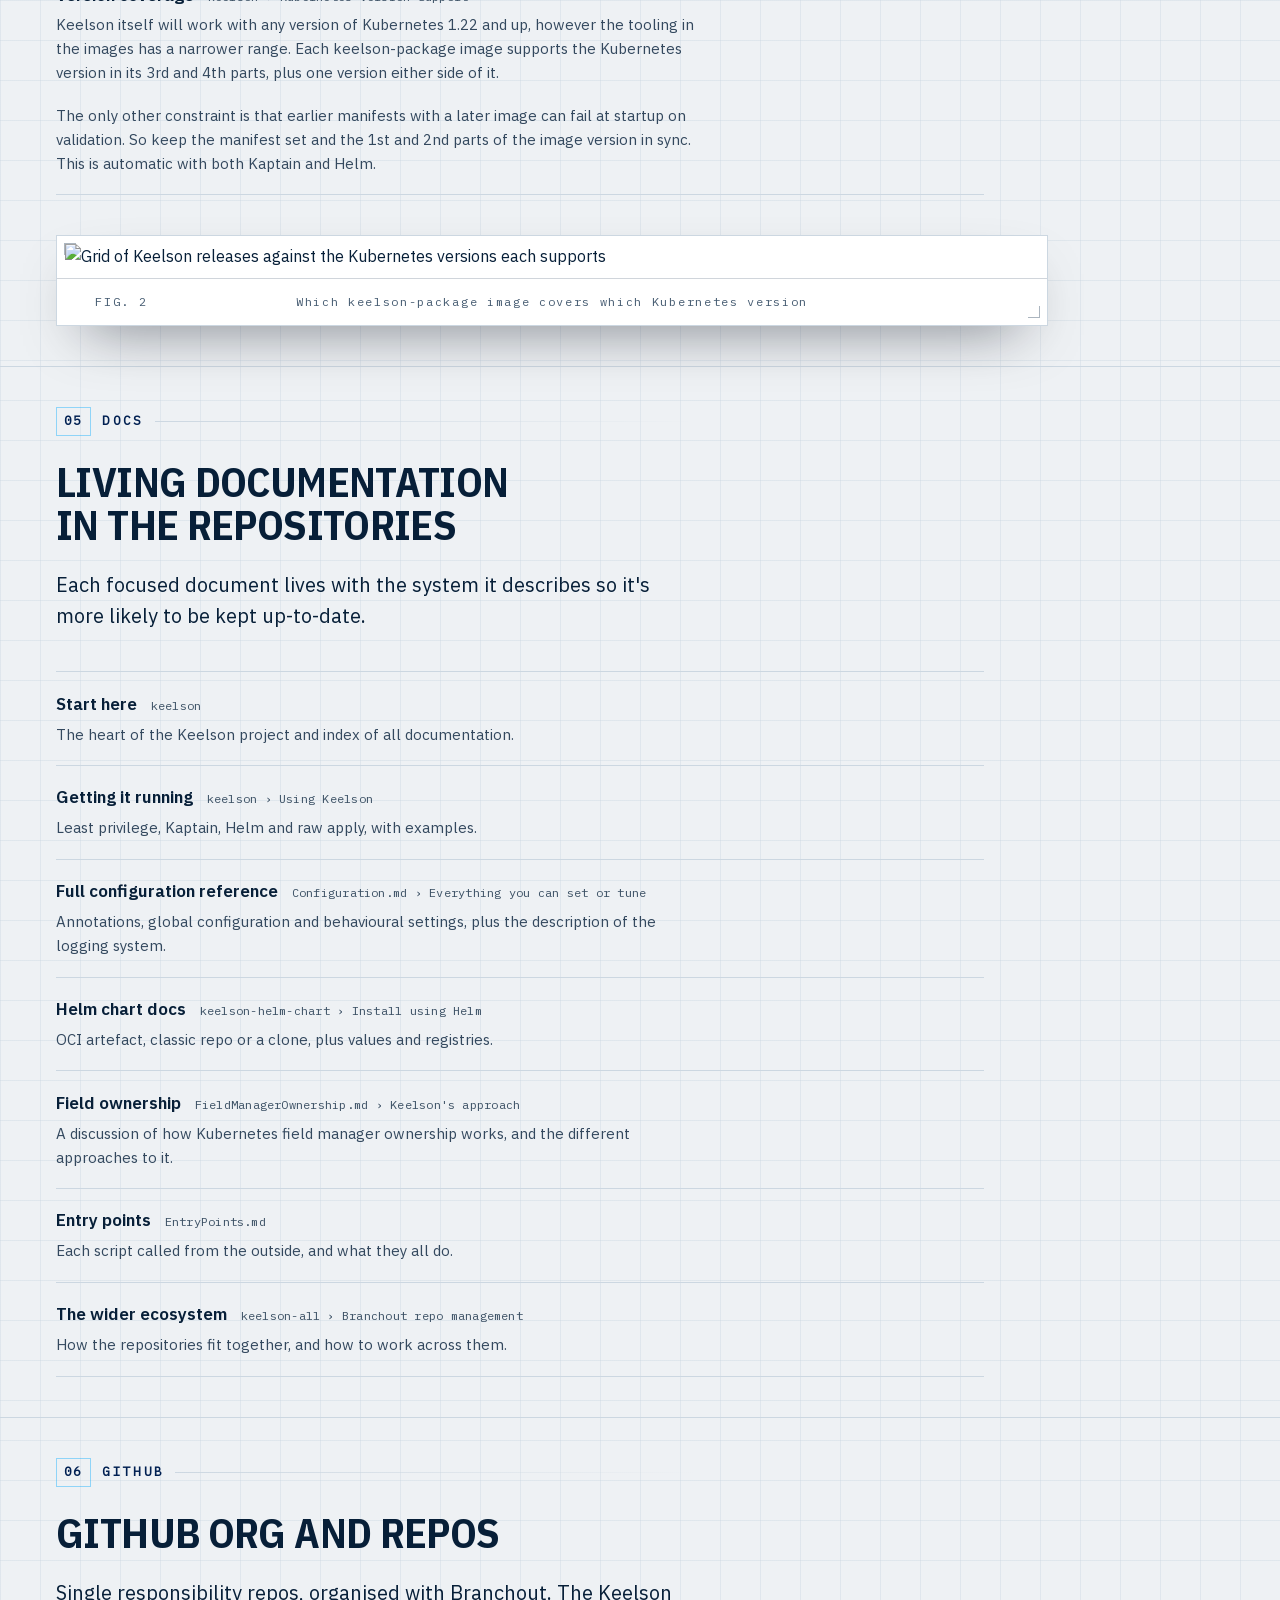
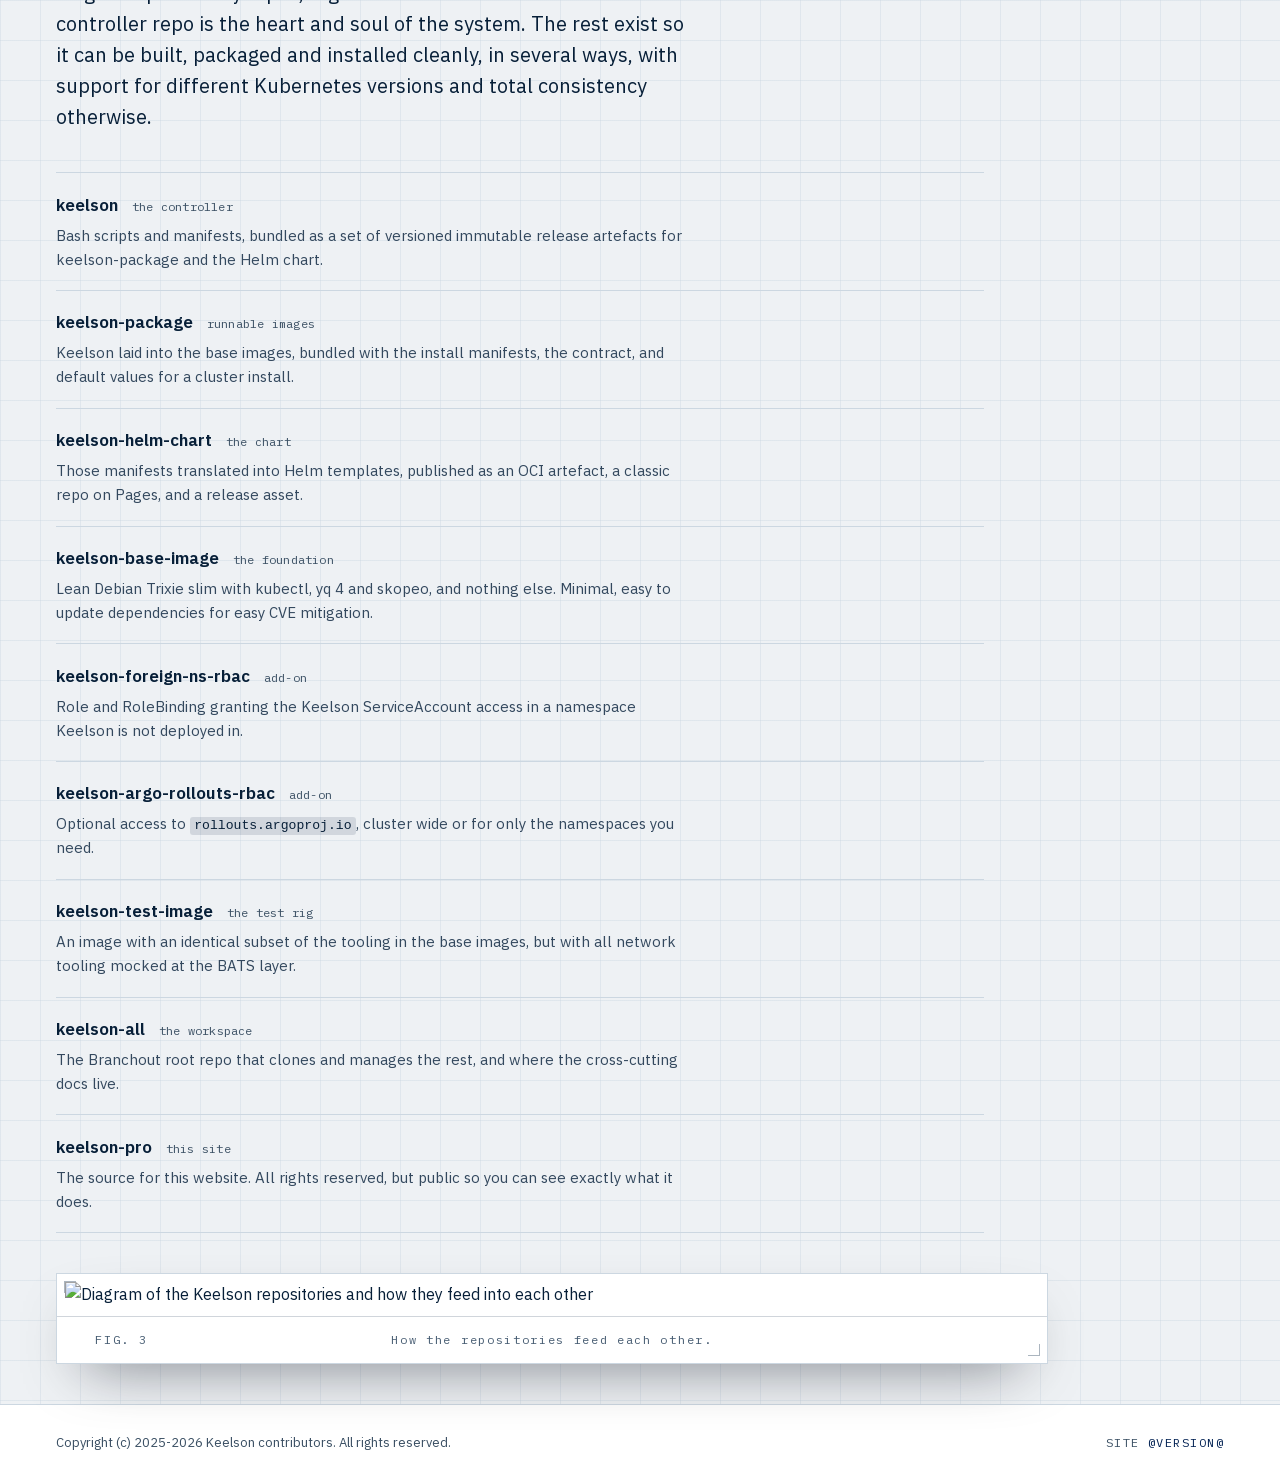
==== commit 69ed7f54: "Correct the prose in the website now that what we said before was not true - it was impossible to ma" ====
--- a/src/static/index.html
+++ b/src/static/index.html
@@ -3,10 +3,31 @@
 <head>
 <meta charset="utf-8">
 <meta name="viewport" content="width=device-width, initial-scale=1">
-<title>Keelson - automated image updates for Kubernetes</title>
-<meta name="description" content="Keelson watches your registry and rolls your Kubernetes workloads forward on your terms. Scoped writes that respect field ownership, tags of any length, and logs you can actually read.">
+<title>@TITLE@</title>
+<meta name="description" content="@DESCRIPTION@">
 <meta name="theme-color" content="#00101f">
+<link rel="canonical" href="@SITE_URL@/">
+
+<!-- Link previews. @SITE_URL@ is substituted at build time. -->
+<meta property="og:type" content="website">
+<meta property="og:site_name" content="Keelson">
+<meta property="og:url" content="@SITE_URL@/">
+<meta property="og:title" content="@TITLE@">
+<meta property="og:description" content="@DESCRIPTION@">
+<meta property="og:image" content="@SITE_URL@/img/social-card.png">
+<meta property="og:image:type" content="image/png">
+<meta property="og:image:width" content="1200">
+<meta property="og:image:height" content="630">
+<meta property="og:image:alt" content="The Keelson logo, a motor vessel in profile above the name, with the line: keep your workloads up-to-date.">
+
+<meta name="twitter:card" content="summary_large_image">
+<meta name="twitter:title" content="@TITLE@">
+<meta name="twitter:description" content="@DESCRIPTION@">
+<meta name="twitter:image" content="@SITE_URL@/img/social-card.png">
+<meta name="twitter:image:alt" content="The Keelson logo, a motor vessel in profile above the name, with the line: keep your workloads up-to-date.">
+
 <link rel="icon" href="img/keelson-mark.svg" type="image/svg+xml">
+<link rel="apple-touch-icon" href="img/apple-touch-icon.png">
 <link rel="preload" href="fonts/plex-condensed-700.woff2" as="font" type="font/woff2" crossorigin>
 <link rel="preload" href="fonts/plex-sans-400.woff2" as="font" type="font/woff2" crossorigin>
 <link rel="stylesheet" href="css/site.css">
@@ -322,15 +343,16 @@
           that validation to fail. By default Keelson matches the existing
           ownership when it modifies the image field leaving it exactly how it
           was found. However it's also reasonable to want Keelson to say it
-          changed the field itself, so that's an option too. Regardless, every
-          write is scoped to the image field alone, so nothing else on the
+          changed the field itself, so that's an option too. Regardless, only
+          the image ever changes: anything else Keelson writes back is the
+          workload's own live values, sent unchanged, so nothing else on the
           workload is at risk regardless of what else manages it.
         </p>
 
         <div class="spec">
-          <div><code>mimic</code><span>applies as the field's existing owner, the default</span></div>
-          <div><code>patch</code><span>a strategic-merge patch, attributed to Keelson</span></div>
-          <div><code>claim</code><span>applies as Keelson, taking ownership of the field</span></div>
+          <div><code>mimic</code><span>writes as the image's existing owner, the default</span></div>
+          <div><code>claim-patch</code><span>a patch of the image alone, attributed to Keelson</span></div>
+          <div><code>claim-apply</code><span>a server-side apply as Keelson, taking ownership of the image</span></div>
         </div>
       </div>
 
